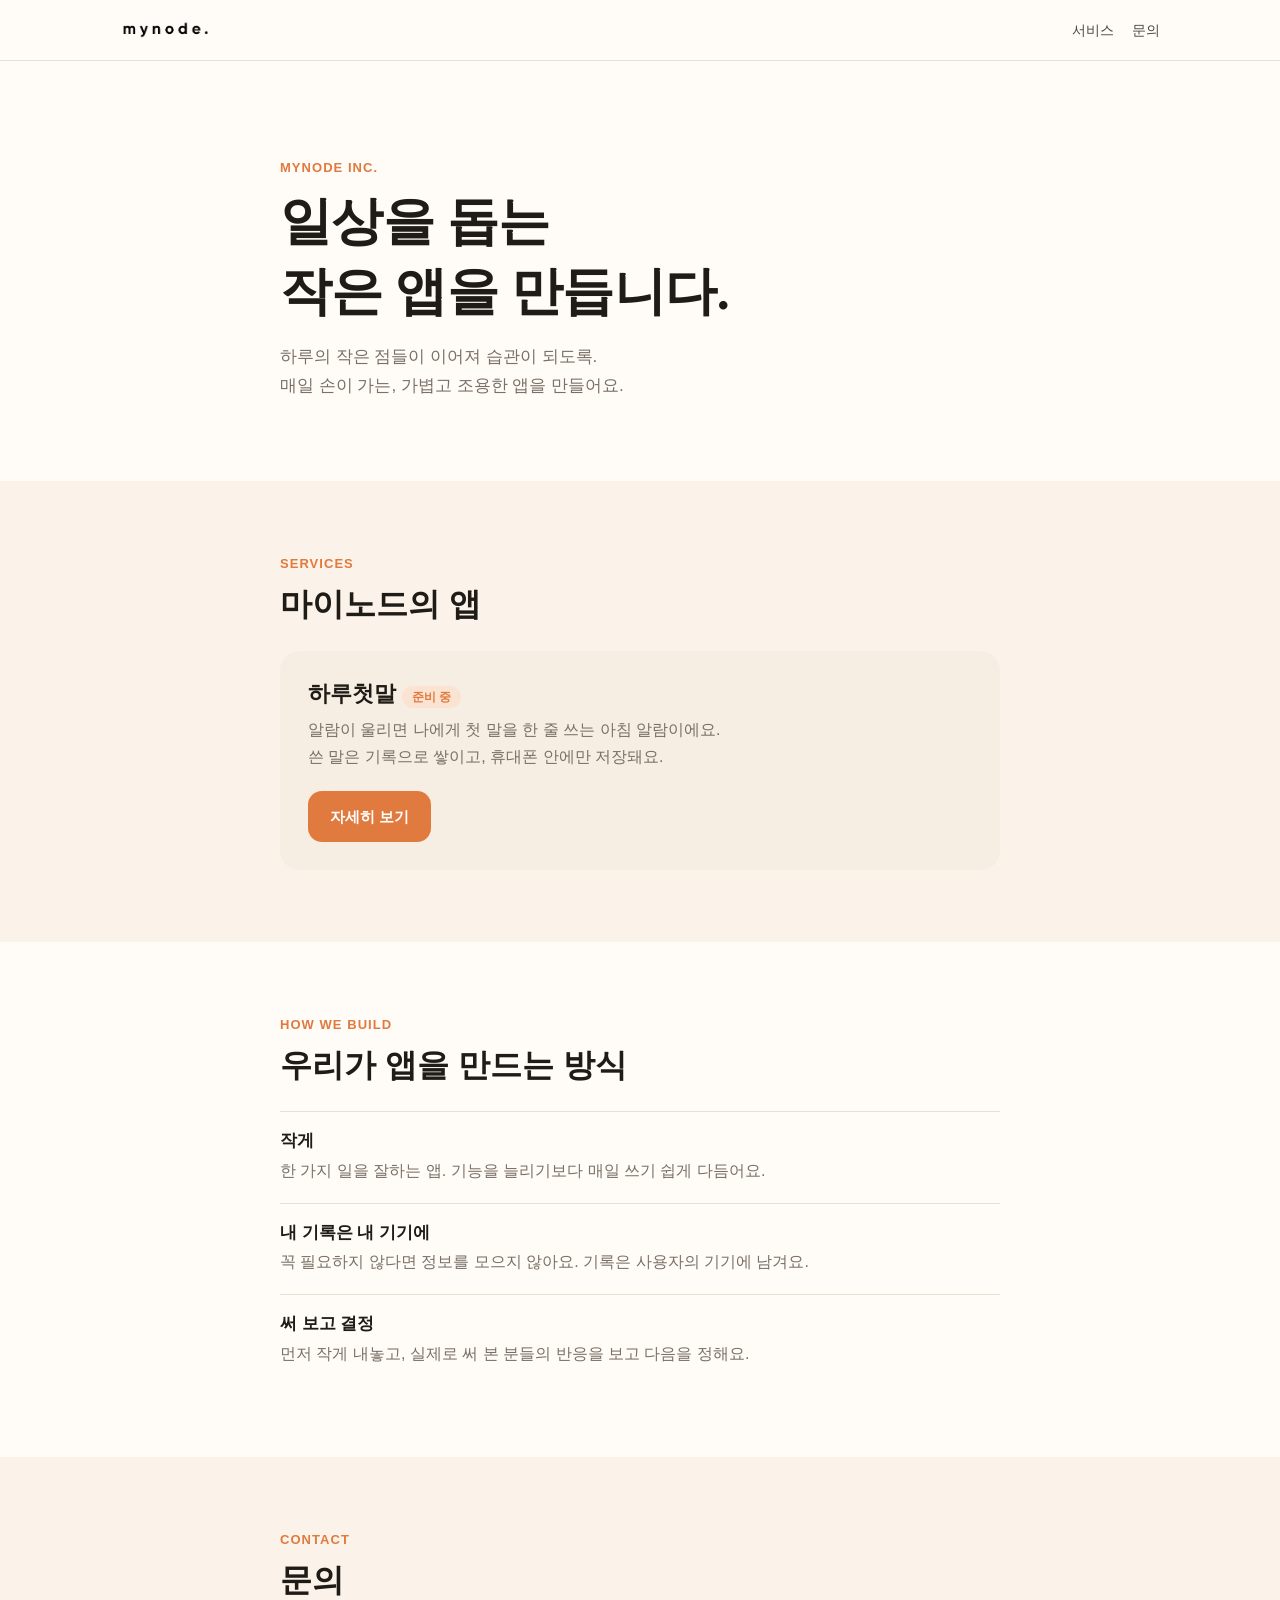
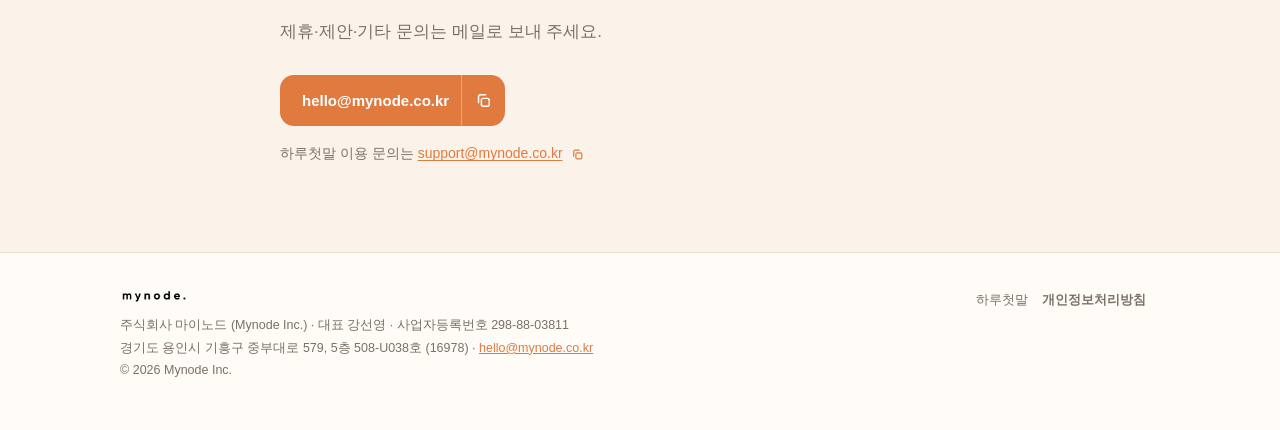
==== index.html @ be457da4 "하루첫말 소개를 알람 문구로 변경 Co-Authored-By: Claude Opus 5.5 <noreply@anthropic.com>" ====
<!doctype html>
<html lang="ko">
<head>
<meta charset="utf-8">
<meta name="viewport" content="width=device-width,initial-scale=1">
<title>마이노드 Mynode</title>
<meta name="description" content="주식회사 마이노드는 일상을 돕는 작은 앱을 만듭니다.">
<meta property="og:title" content="mynode. — 일상을 돕는 작은 앱">
<link rel="icon" href="/assets/mynode-icon.svg" type="image/svg+xml">
<link rel="stylesheet" href="/style.css?v=8">
</head>
<body>

<header class="top"><div class="wrap">
  <a href="/"><img class="logo-mynode" src="/assets/mynode-logo.png" alt="mynode." width="410" height="90"></a>
  <nav><a href="#services">서비스</a><a href="#contact">문의</a></nav>
</div></header>

<main>
<section class="hero-plain">
  <div class="wrap narrow">
    <p class="eyebrow">MYNODE INC.</p>
    <h1 class="display">일상을 돕는<br>작은 앱을 만듭니다.</h1>
    <p class="lead">하루의 작은 점들이 이어져 습관이 되도록.<br>매일 손이 가는, 가볍고 조용한 앱을 만들어요.</p>
  </div>
</section>

<section id="services" class="alt">
  <div class="wrap narrow">
    <p class="eyebrow">SERVICES</p>
    <h2 class="title">마이노드의 앱</h2>
    <div class="service-text">
      <h3>하루첫말 <span class="badge">준비 중</span></h3>
      <p>알람이 울리면 나에게 첫 말을 한 줄 쓰는 아침 알람이에요.<br>쓴 말은 기록으로 쌓이고, 휴대폰 안에만 저장돼요.</p>
      <a class="btn" href="/daily/">자세히 보기</a>
    </div>
  </div>
</section>

<section>
  <div class="wrap narrow">
    <p class="eyebrow">HOW WE BUILD</p>
    <h2 class="title">우리가 앱을 만드는 방식</h2>
    <div class="text-features">
      <div><h3>작게</h3><p>한 가지 일을 잘하는 앱. 기능을 늘리기보다 매일 쓰기 쉽게 다듬어요.</p></div>
      <div><h3>내 기록은 내 기기에</h3><p>꼭 필요하지 않다면 정보를 모으지 않아요. 기록은 사용자의 기기에 남겨요.</p></div>
      <div><h3>써 보고 결정</h3><p>먼저 작게 내놓고, 실제로 써 본 분들의 반응을 보고 다음을 정해요.</p></div>
    </div>
  </div>
</section>

<section id="contact" class="alt">
  <div class="wrap narrow">
    <p class="eyebrow">CONTACT</p>
    <h2 class="title">문의</h2>
    <p class="lead">제휴·제안·기타 문의는 메일로 보내 주세요.</p>
    <div class="btns"><span class="mail btn"><a href="mailto:hello@mynode.co.kr">hello@mynode.co.kr</a><button type="button" class="copy" data-copy="hello@mynode.co.kr" aria-label="hello@mynode.co.kr 주소 복사" title="주소 복사"><svg viewBox="0 0 24 24" aria-hidden="true"><rect x="9" y="9" width="11" height="11" rx="2.5"/><path d="M5 15V6.5A2.5 2.5 0 0 1 7.5 4H15"/></svg></button></span></div>
    <p class="sub" style="margin-top:16px">하루첫말 이용 문의는 <span class="mail chip"><a href="mailto:support@mynode.co.kr">support@mynode.co.kr</a><button type="button" class="copy" data-copy="support@mynode.co.kr" aria-label="support@mynode.co.kr 주소 복사" title="주소 복사"><svg viewBox="0 0 24 24" aria-hidden="true"><rect x="9" y="9" width="11" height="11" rx="2.5"/><path d="M5 15V6.5A2.5 2.5 0 0 1 7.5 4H15"/></svg></button></span></p>
  </div>
</section>
</main>

<footer><div class="wrap">
  <div>
    <img class="logo-mynode" src="/assets/mynode-logo.png" alt="mynode." width="410" height="90">
    주식회사 마이노드 (Mynode Inc.) · 대표 강선영 · 사업자등록번호 298-88-03811<br>
    경기도 용인시 기흥구 중부대로 579, 5층 508-U038호 (16978) · <a href="mailto:hello@mynode.co.kr">hello@mynode.co.kr</a><br>
    © 2026 Mynode Inc.
  </div>
  <nav><a href="/daily/">하루첫말</a><a href="/daily/privacy/"><b>개인정보처리방침</b></a></nav>
</div></footer>
<script src="/copy.js?v=2" defer></script>
</body>
</html>
---- style.css ----
/* mynode.co.kr 공통 스타일. 외부 글꼴·스크립트 없음 (개인정보처리방침 7절). */
:root{
  --bg:#FFFBF6;--bg2:#FBF3EA;--text:#1F1B16;--sub:#7A7067;--tint:#E07A3F;--tint-soft:#FBE3D2;
  --card:#F6EDE3;--line:#EADFD3;--phone:#1F1B16;
  --serif:"AppleMyungjo","Nanum Myeongjo","Noto Serif KR",serif;
  --sans:-apple-system,BlinkMacSystemFont,"Apple SD Gothic Neo","Pretendard","Noto Sans KR",sans-serif;
}
@media (prefers-color-scheme:dark){:root{
  --bg:#17140F;--bg2:#1E1A14;--text:#F5EFE8;--sub:#A79C91;--tint:#F2A66B;--tint-soft:#3A2A1E;
  --card:#26211A;--line:#3A3229;--phone:#0E0C09;
}}
*{box-sizing:border-box}
html{scroll-behavior:smooth}
body{margin:0;background:var(--bg);color:var(--text);font-family:var(--sans);line-height:1.7;word-break:keep-all;-webkit-font-smoothing:antialiased}
img{max-width:100%;height:auto;display:block}
a{color:var(--tint)}
.wrap{max-width:1080px;margin:0 auto;padding:0 20px}

/* 상단 메뉴 */
.top{position:sticky;top:0;z-index:10;background:var(--bg);border-bottom:1px solid var(--line)}
.top .wrap{display:flex;align-items:center;justify-content:space-between;height:60px}
.top nav a{margin-left:18px;font-size:14px;color:var(--text);text-decoration:none;opacity:.8}
.top nav a:hover{opacity:1;color:var(--tint)}
.logo-mynode{height:20px;width:auto;mix-blend-mode:multiply}
@media (prefers-color-scheme:dark){.logo-mynode{filter:invert(1);mix-blend-mode:screen}}
.logo-daily{display:flex;align-items:center;gap:8px;color:var(--text);text-decoration:none;font-weight:800;font-size:18px}
.logo-daily svg{width:30px;height:30px}

/* 공통 섹션 */
section{padding:72px 0}
.alt{background:var(--bg2)}
.eyebrow{color:var(--tint);font-weight:700;font-size:13px;letter-spacing:.08em;margin:0 0 8px}
h1,h2,h3{line-height:1.35;margin:0}
.display{font-family:var(--serif);font-size:clamp(32px,6vw,52px);font-weight:700;letter-spacing:-.01em}
.title{font-size:clamp(24px,4vw,32px);font-weight:800;margin-bottom:12px}
.lead{font-size:17px;color:var(--sub);margin:16px 0 0}
.center{text-align:center}
.btn{display:inline-flex;align-items:center;gap:8px;background:var(--tint);color:#fff;text-decoration:none;padding:13px 22px;border-radius:14px;font-weight:700;font-size:15px}
.btn.ghost{background:transparent;color:var(--text);border:1px solid var(--line)}
.btns{display:flex;flex-wrap:wrap;gap:10px;margin-top:28px}
.badge{display:inline-block;background:var(--tint-soft);color:var(--tint);font-size:12px;font-weight:700;padding:3px 10px;border-radius:99px}

/* 히어로 */
.hero{position:relative;overflow:hidden;padding:72px 0 0;isolation:isolate}
.hero .wrap{display:grid;grid-template-columns:1.1fr .9fr;gap:40px;align-items:end}
.hero-text{padding-bottom:96px}
.hero-art{position:absolute;inset:0;z-index:-1}
.hero-art svg{width:100%;height:100%}
@media (max-width:760px){
  .hero{padding-top:48px}
  .hero .wrap{grid-template-columns:1fr;gap:8px}
  .hero-text{padding-bottom:32px}
}

/* 휴대폰 모형 */
.phone{width:260px;margin:0 auto;background:var(--phone);border-radius:40px;padding:10px;box-shadow:0 24px 60px rgba(60,35,10,.18)}
.phone.small{width:220px;border-radius:34px;padding:8px}
.screen{background:#FFFBF6;color:#1F1B16;border-radius:31px;overflow:hidden;height:500px;display:flex;flex-direction:column;font-size:12px;position:relative}
.phone.small .screen{height:420px;border-radius:27px}
.hero .phone{margin-bottom:-64px}
.status{display:flex;justify-content:space-between;padding:12px 20px 4px;font-size:11px;font-weight:700}
.app-head{text-align:center;font-weight:800;font-size:14px;padding:6px 0 10px;border-bottom:1px solid #EADFD3}
.app-body{flex:1;padding:16px;display:flex;flex-direction:column;gap:12px}
.streak{text-align:center;padding:8px 0}
.streak b{display:block;font-size:40px;color:#E07A3F;line-height:1.1}
.streak span{color:#7A7067}
.mcard{background:#F6EDE3;border-radius:14px;padding:14px}
.mcard small{color:#7A7067;display:block;margin-bottom:4px}
.mcard p{margin:0;font-family:var(--serif);font-size:14px;line-height:1.6}
.mbtn{background:#E07A3F;color:#fff;text-align:center;border-radius:12px;padding:10px;font-weight:700}
.mbtn.plain{background:transparent;color:#E07A3F}
.mlink{color:#E07A3F;font-size:11px;margin-top:6px;display:block}
.tabs{display:flex;justify-content:space-around;border-top:1px solid #EADFD3;padding:8px 0 14px;color:#A79C91;font-size:10px}
.tabs .on{color:#E07A3F;font-weight:700}
.mlabel{font-weight:700;font-size:12.5px}
.minput{border:1px solid #EADFD3;background:#fff;border-radius:12px;padding:12px;min-height:90px;font-size:13px}
.mlist{display:flex;flex-direction:column;gap:8px}
.mlist div{background:#F6EDE3;border-radius:12px;padding:10px 12px}
.mlist p{margin:0;font-family:var(--serif);font-size:12.5px}
.mlist small{color:#7A7067}
.lock{background:linear-gradient(180deg,#F9D3B4,#FDE7D2 55%,#FFF6EC);height:100%;display:flex;flex-direction:column;align-items:center;padding-top:56px}
.lock .time{font-size:54px;font-weight:300;line-height:1}
.lock .date{font-size:12px;margin-bottom:28px}
.noti{width:88%;background:rgba(255,255,255,.88);border-radius:16px;padding:10px 12px;box-shadow:0 4px 14px rgba(0,0,0,.06)}
.noti small{display:flex;justify-content:space-between;color:#7A7067;font-size:10px}
.noti b{display:block;font-size:12.5px;margin-top:2px}

/* 3단계 */
.steps{display:grid;grid-template-columns:repeat(3,1fr);gap:28px;margin-top:40px}
.step{text-align:center}
.step h3{font-size:18px;margin:22px 0 6px}
.step p{color:var(--sub);margin:0;font-size:15px}
.num{display:inline-grid;place-items:center;width:26px;height:26px;border-radius:50%;background:var(--tint);color:#fff;font-size:13px;font-weight:800;margin-right:6px;vertical-align:2px}
@media (max-width:860px){.steps{grid-template-columns:1fr;gap:48px}}

/* 카드 갤러리 */
.cards{display:grid;grid-template-columns:repeat(3,1fr);gap:18px;margin-top:36px}
.cards img{border-radius:14px;box-shadow:0 10px 30px rgba(60,35,10,.10)}
@media (max-width:760px){.cards{grid-template-columns:repeat(3,72%);overflow-x:auto;scroll-snap-type:x mandatory;padding-bottom:8px}.cards img{scroll-snap-align:center}}

/* 특징 */
.features{display:grid;grid-template-columns:repeat(3,1fr);gap:18px;margin-top:36px}
.feature{background:var(--card);border-radius:20px;padding:26px}
.feature svg{width:40px;height:40px;margin-bottom:14px}
.feature h3{font-size:17px;margin-bottom:6px}
.feature p{margin:0;color:var(--sub);font-size:15px}
@media (max-width:760px){.features{grid-template-columns:1fr}}

/* 나란히 놓기 */
.split{display:grid;grid-template-columns:1fr 1fr;gap:48px;align-items:center}
@media (max-width:760px){.split{grid-template-columns:1fr;gap:32px}}

/* 서비스 카드 (회사 메인) */
.service{display:grid;grid-template-columns:1fr auto;gap:36px;align-items:center;background:var(--card);border-radius:28px;padding:40px;margin-top:32px;overflow:hidden}
.service h3{font-size:26px;margin:12px 0 8px}
.service p{color:var(--sub);margin:0 0 22px}
.service .phone{margin-bottom:-80px}
.service.next{display:flex;justify-content:center;padding:28px;color:var(--sub);border:1px dashed var(--line);background:transparent;margin-top:16px}
@media (max-width:760px){.service{grid-template-columns:1fr;padding:30px 22px 0}}
.app-icon{width:60px;height:60px;border-radius:15px;box-shadow:0 4px 12px rgba(60,35,10,.12)}

/* 자주 묻는 질문 (펼치기) */
details{border-bottom:1px solid var(--line);padding:16px 0}
summary{cursor:pointer;font-weight:700;font-size:16px;list-style:none;display:flex;justify-content:space-between;gap:12px}
summary::-webkit-details-marker{display:none}
summary::after{content:"+";color:var(--tint);font-size:20px;line-height:1}
details[open] summary::after{content:"–"}
details p{color:var(--sub);margin:10px 0 0}

/* 문서 페이지 */
.doc-hero{background:var(--bg2);border-bottom:1px solid var(--line)}
.doc-hero .wrap{max-width:800px;padding:48px 20px 36px}
.doc-hero h1{font-size:clamp(26px,4vw,34px)}
.doc{max-width:800px;margin:0 auto;padding:36px 20px 80px}
.doc h2{font-size:19px;margin:40px 0 8px;padding-top:12px;border-top:1px solid var(--line)}
.doc h3{font-size:16px;margin:24px 0 4px}
.sub{color:var(--sub);font-size:14px}
.note{background:var(--card);border-radius:16px;padding:20px 22px;margin:20px 0}
.table-wrap{overflow-x:auto}
table{width:100%;border-collapse:collapse;font-size:14px;margin:12px 0}
th,td{border:1px solid var(--line);padding:8px 10px;text-align:left;vertical-align:top}
thead th{background:var(--card)}
caption{text-align:left;font-weight:700;font-size:14px;padding:4px 0}

/* 푸터 */
footer{border-top:1px solid var(--line);padding:36px 0 48px;color:var(--sub);font-size:12.5px;line-height:1.8}
footer .wrap{display:flex;flex-wrap:wrap;justify-content:space-between;gap:20px}
footer nav a{color:var(--sub);margin-right:14px;text-decoration:none}
footer nav a:hover{color:var(--tint)}
footer .logo-mynode{height:15px;margin-bottom:10px}

/* 휴대폰 모형 안 글자는 항상 앱 색 */
.screen p{color:#1F1B16;margin:0}
.screen{text-align:left}
.streak,.lock,.mbtn,.app-head{text-align:center}

/* 글 중심 레이아웃 (2026-10-10: 이미지 제거) */
.narrow{max-width:760px}
.hero-plain{padding:96px 0 80px}
@media (max-width:760px){.hero-plain{padding:64px 0 56px}}
.text-steps{list-style:none;counter-reset:s;padding:0;margin:32px 0 0}
.text-steps li{counter-increment:s;display:grid;grid-template-columns:40px 1fr;column-gap:8px;padding:18px 0;border-top:1px solid var(--line)}
.text-steps li::before{content:counter(s);grid-row:span 2;display:grid;place-items:center;width:30px;height:30px;border-radius:50%;background:var(--tint);color:#fff;font-weight:800;font-size:14px}
.text-steps b{font-size:17px}
.text-steps span{color:var(--sub)}
.quote{font-family:var(--serif);font-size:clamp(20px,3vw,24px);margin:20px 0 0;padding:4px 0 4px 20px;border-left:3px solid var(--tint);line-height:1.6}
.text-features{display:grid;gap:0;margin-top:24px}
.text-features div{padding:18px 0;border-top:1px solid var(--line)}
.text-features h3{font-size:17px;margin-bottom:4px}
.text-features p{margin:0;color:var(--sub)}
.service-text{background:var(--card);border-radius:20px;padding:28px;margin-top:24px}
.service-text h3{font-size:22px;margin-bottom:8px}
.service-text p{color:var(--sub);margin:0 0 20px}

/* 메일 주소 + 복사 아이콘을 한 덩어리로 */
.mail{display:inline-flex;align-items:center;white-space:nowrap;position:relative}
.mail a{color:inherit;text-decoration:none}
.mail.btn{padding:0;gap:0;overflow:visible}
.mail.btn a{padding:13px 12px 13px 22px}
.mail.chip{color:var(--tint);vertical-align:0}
.mail.chip a{text-decoration:underline;text-underline-offset:2px}
.copy{display:inline-grid;place-items:center;padding:0;border:0;background:transparent;color:inherit;cursor:pointer;position:relative;transition:background .15s}
.copy svg{fill:none;stroke:currentColor;stroke-linecap:round;stroke-linejoin:round}
.mail.btn .copy{align-self:stretch;width:44px;border-left:1px solid rgba(255,255,255,.35);border-radius:0 14px 14px 0}
.mail.btn .copy svg{width:17px;height:17px;stroke-width:2.1}
.mail.btn .copy:hover{background:rgba(255,255,255,.14)}
.mail.chip .copy{width:22px;height:22px;margin-left:4px;border-radius:6px}
.mail.chip .copy svg{width:13px;height:13px;stroke-width:2.2}
.mail.chip .copy:hover{background:var(--tint-soft)}
.copy.done::after{content:"복사됨";position:absolute;bottom:calc(100% + 8px);left:50%;transform:translateX(-50%);background:var(--text);color:var(--bg);font-size:11px;font-weight:700;padding:3px 8px;border-radius:6px;white-space:nowrap}
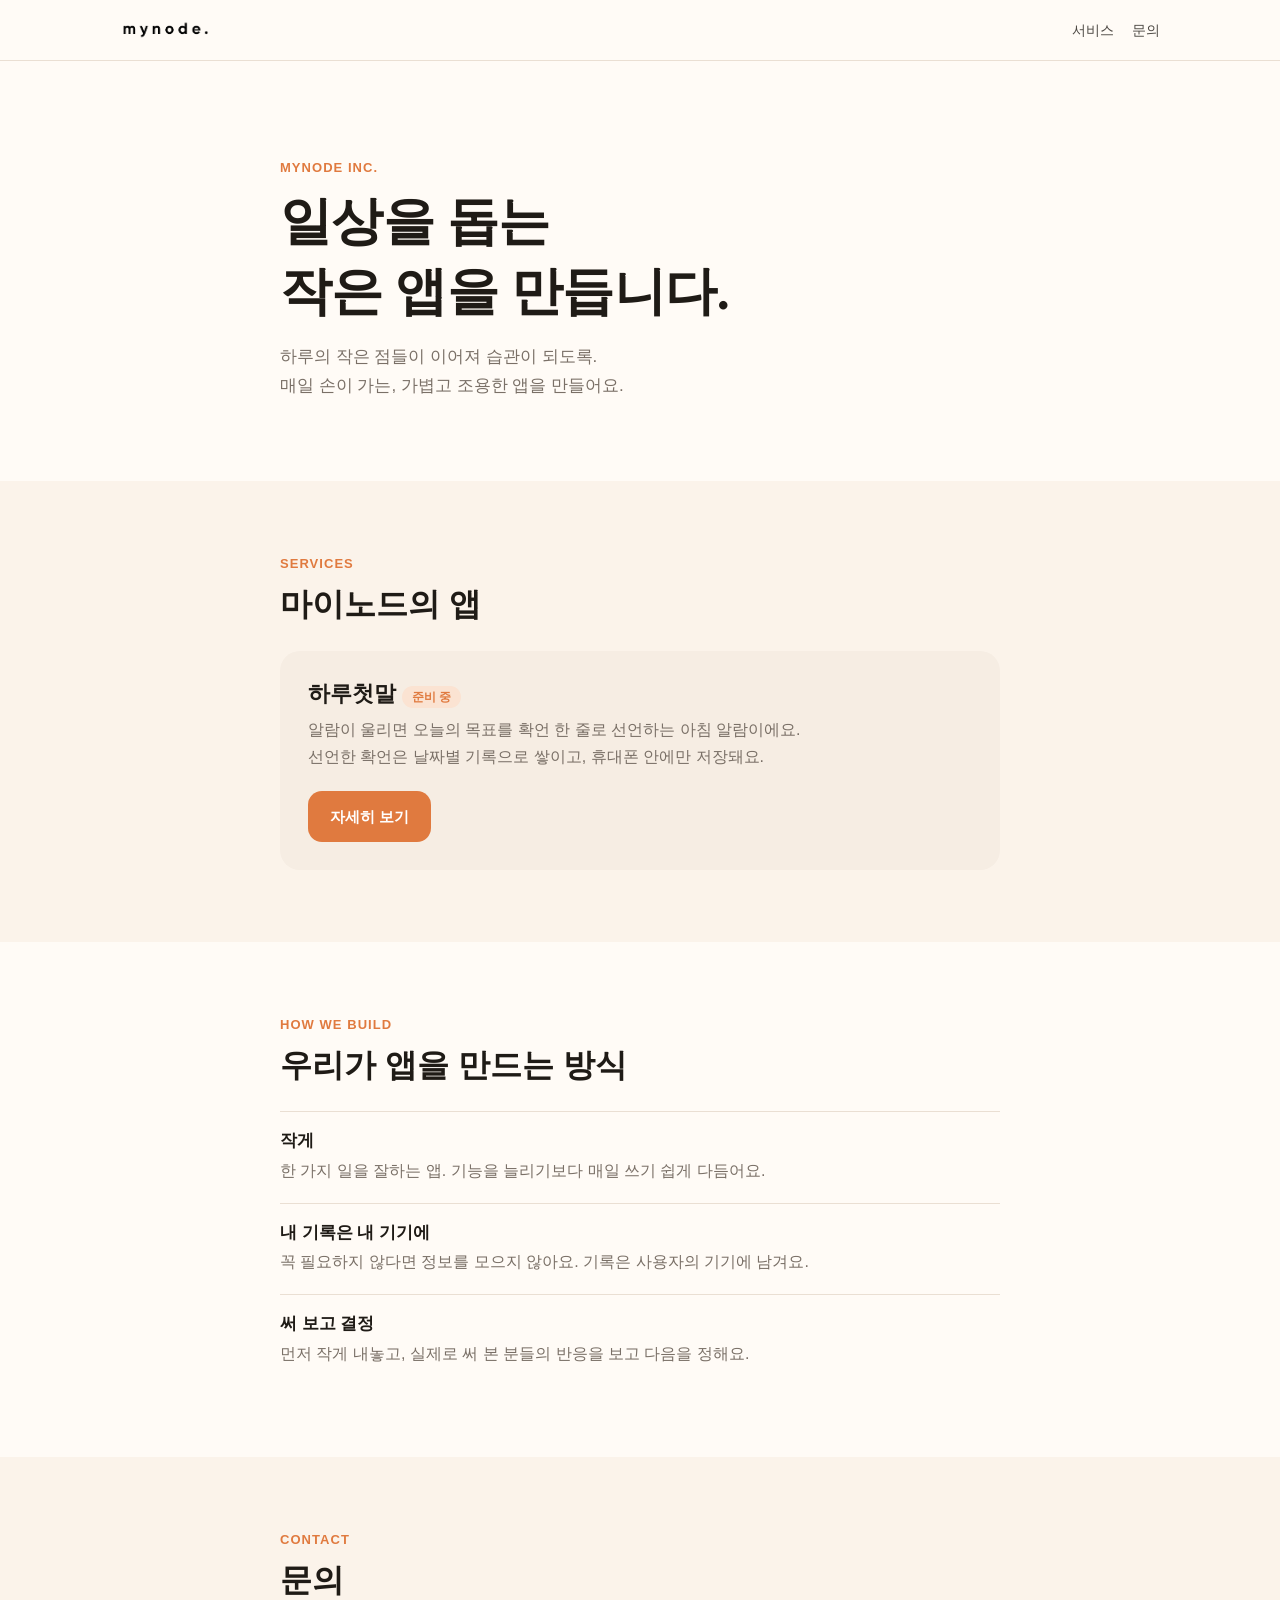
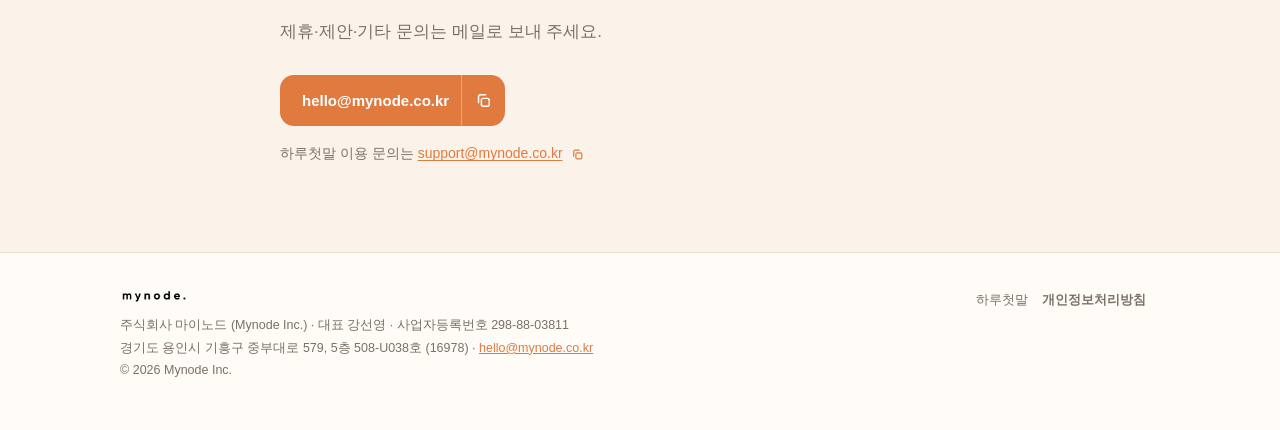
==== commit c00e6a9f: "웹사이트 문구를 목표형·확언 표현으로 정리 Co-Authored-By: Claude Opus 5.5 <noreply@anthropic.com>" ====
--- a/index.html
+++ b/index.html
@@ -31,7 +31,7 @@
     <h2 class="title">마이노드의 앱</h2>
     <div class="service-text">
       <h3>하루첫말 <span class="badge">준비 중</span></h3>
-      <p>알람이 울리면 나에게 첫 말을 한 줄 쓰는 아침 알람이에요.<br>쓴 말은 기록으로 쌓이고, 휴대폰 안에만 저장돼요.</p>
+      <p>알람이 울리면 오늘의 목표를 확언 한 줄로 선언하는 아침 알람이에요.<br>선언한 확언은 날짜별 기록으로 쌓이고, 휴대폰 안에만 저장돼요.</p>
       <a class="btn" href="/daily/">자세히 보기</a>
     </div>
   </div>
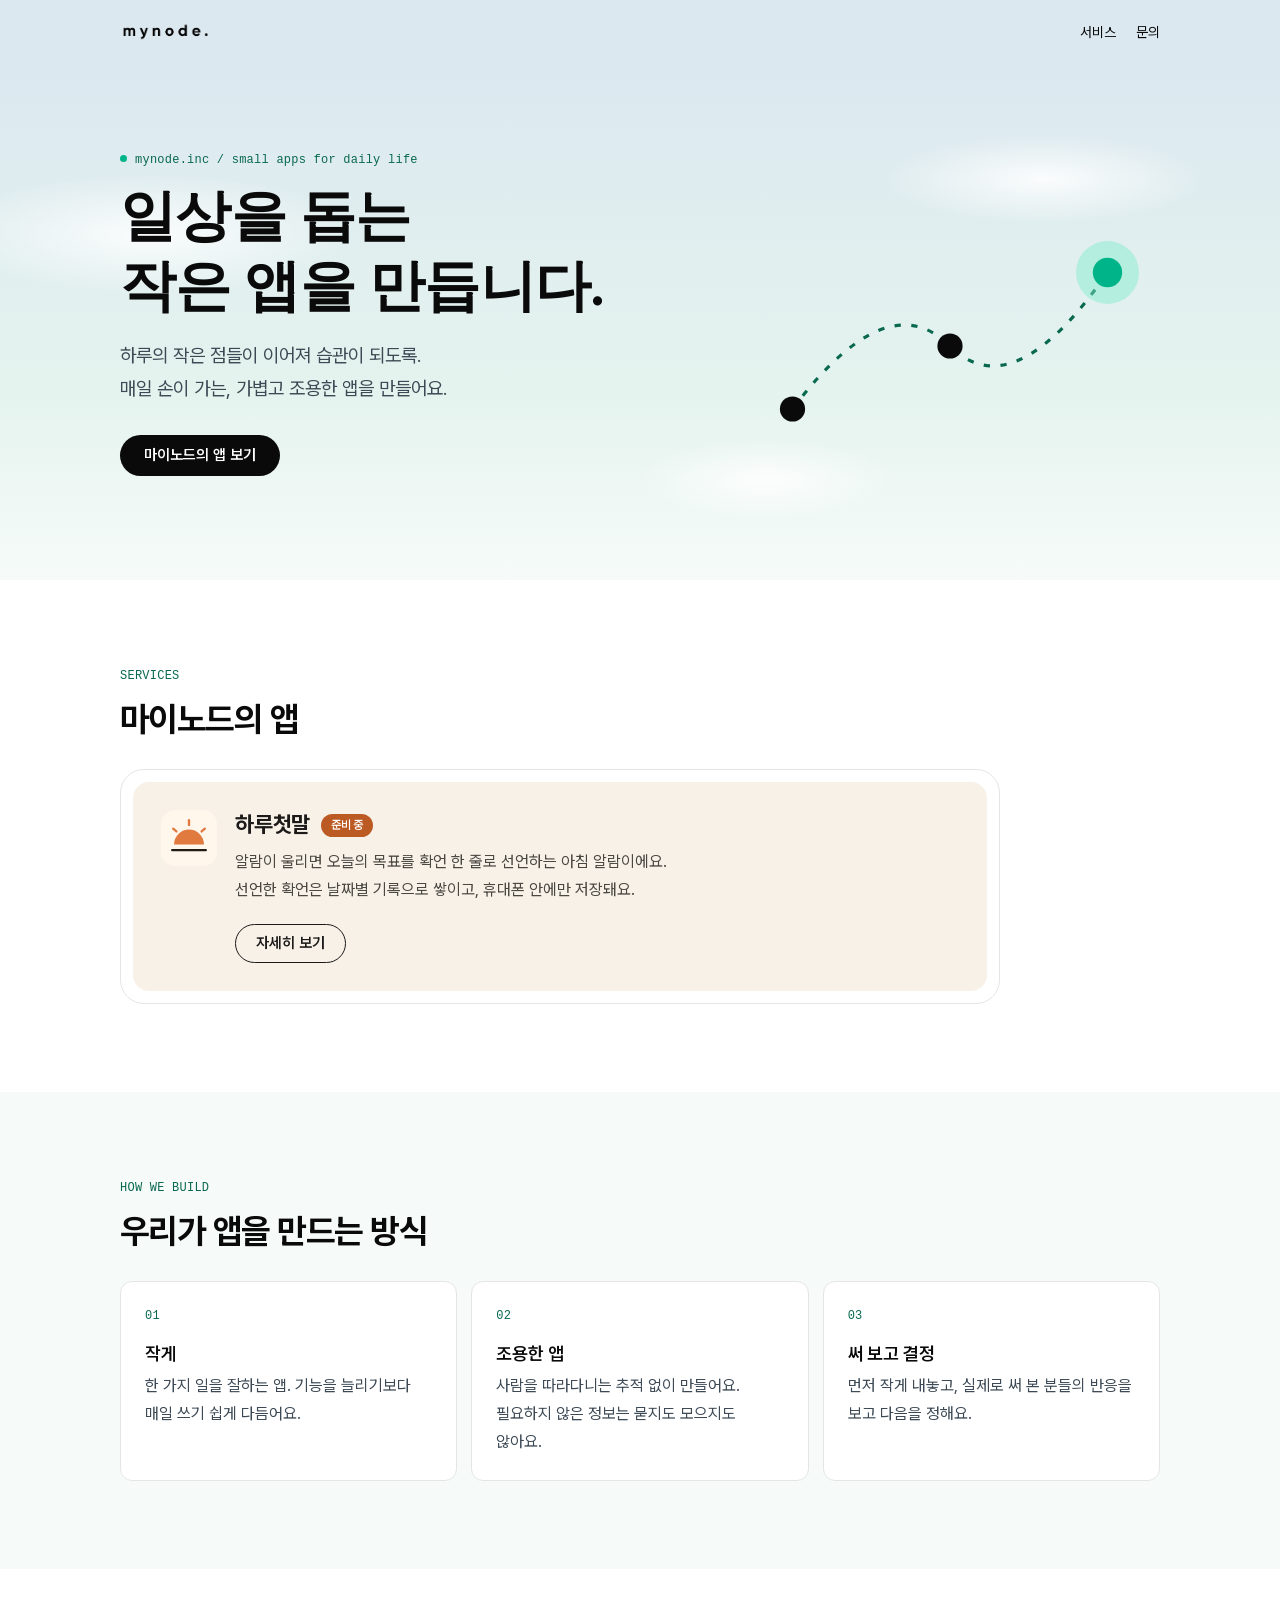
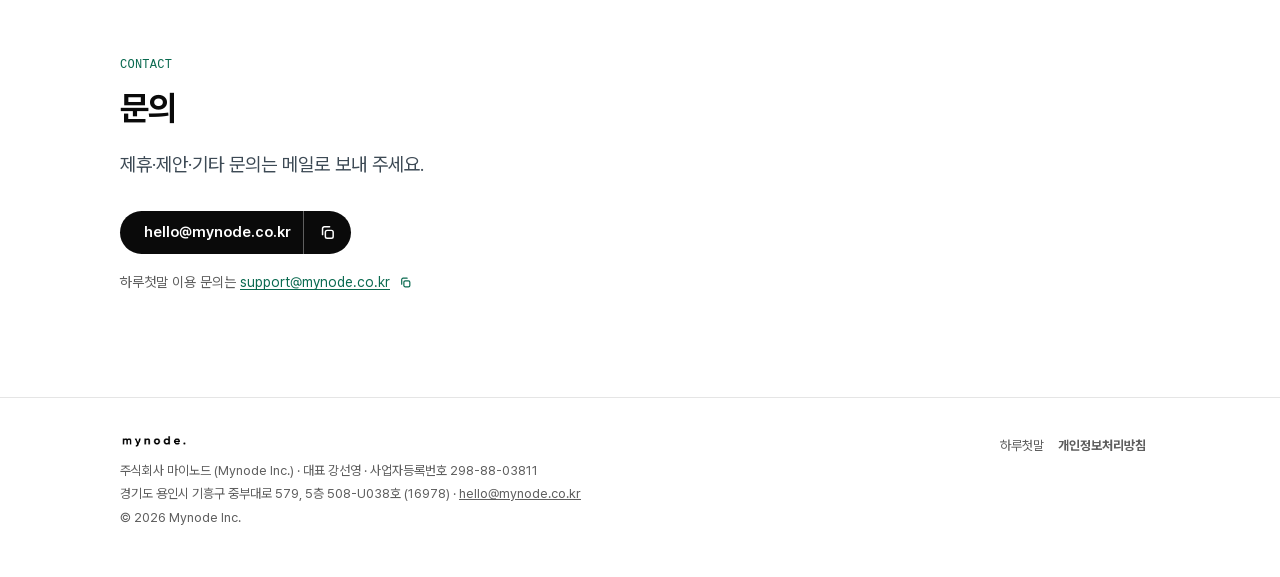
==== commit 4b045fc2: "feat: 마이노드 홈페이지 개편 (새벽 하늘, 테크 + 힐링) - 홈 전용 mynode.css 추가. style.css는 그대로 두어 하루첫말 처리방침·지원 페이지 영향 없음 -" ====
--- a/index.html
+++ b/index.html
@@ -2,12 +2,25 @@
 <html lang="ko">
 <head>
 <meta charset="utf-8">
+<meta http-equiv="Content-Security-Policy" content="default-src 'self'; script-src 'self'; style-src 'self'; img-src 'self' data:; font-src 'self'; connect-src 'none'; object-src 'none'; base-uri 'self'; form-action 'none'">
 <meta name="viewport" content="width=device-width,initial-scale=1">
 <title>마이노드 Mynode</title>
 <meta name="description" content="주식회사 마이노드는 일상을 돕는 작은 앱을 만듭니다.">
+<meta name="theme-color" content="#DCE8F0" media="(prefers-color-scheme: light)">
+<meta name="theme-color" content="#1A3D4A" media="(prefers-color-scheme: dark)">
+<meta property="og:type" content="website">
+<meta property="og:url" content="https://mynode.co.kr/">
+<meta property="og:site_name" content="mynode.">
 <meta property="og:title" content="mynode. — 일상을 돕는 작은 앱">
+<meta property="og:description" content="주식회사 마이노드는 일상을 돕는 작은 앱을 만듭니다.">
+<meta property="og:image" content="https://mynode.co.kr/assets/og-mynode.png">
+<meta property="og:image:width" content="1200">
+<meta property="og:image:height" content="630">
+<meta property="og:image:alt" content="mynode. — 일상을 돕는 작은 앱을 만듭니다.">
+<meta name="twitter:card" content="summary_large_image">
 <link rel="icon" href="/assets/mynode-icon.svg" type="image/svg+xml">
-<link rel="stylesheet" href="/style.css?v=8">
+<link rel="stylesheet" href="/assets/fonts/pretendard/pretendard.css">
+<link rel="stylesheet" href="/mynode.css?v=1">
 </head>
 <body>
 
@@ -17,45 +30,57 @@
 </div></header>
 
 <main>
-<section class="hero-plain">
-  <div class="wrap narrow">
-    <p class="eyebrow">MYNODE INC.</p>
-    <h1 class="display">일상을 돕는<br>작은 앱을 만듭니다.</h1>
-    <p class="lead">하루의 작은 점들이 이어져 습관이 되도록.<br>매일 손이 가는, 가볍고 조용한 앱을 만들어요.</p>
-  </div>
-</section>
-
-<section id="services" class="alt">
-  <div class="wrap narrow">
-    <p class="eyebrow">SERVICES</p>
-    <h2 class="title">마이노드의 앱</h2>
-    <div class="service-text">
-      <h3>하루첫말 <span class="badge">준비 중</span></h3>
-      <p>알람이 울리면 오늘의 목표를 확언 한 줄로 선언하는 아침 알람이에요.<br>선언한 확언은 날짜별 기록으로 쌓이고, 휴대폰 안에만 저장돼요.</p>
-      <a class="btn" href="/daily/">자세히 보기</a>
+<section class="hero">
+  <div class="sky" aria-hidden="true"><span class="cloud c1"></span><span class="cloud c2"></span><span class="cloud c3"></span></div>
+  <div class="wrap hero-grid">
+    <div class="hero-text">
+      <p class="eyebrow"><span class="dot" aria-hidden="true"></span>mynode.inc / small apps for daily life</p>
+      <h1 class="display">일상을 돕는<br>작은 앱을 만듭니다.</h1>
+      <p class="lead">하루의 작은 점들이 이어져 습관이 되도록.<br>매일 손이 가는, 가볍고 조용한 앱을 만들어요.</p>
+      <div class="btns"><a class="btn" href="#services">마이노드의 앱 보기</a></div>
+    </div>
+    <div class="hero-art" aria-hidden="true">
+      <svg viewBox="0 0 200 150" focusable="false"><path class="edge" d="M25 120 Q70 60 100 90 T175 55"/><circle class="node" cx="25" cy="120" r="6"/><circle class="node" cx="100" cy="90" r="6"/><circle class="glow" cx="175" cy="55" r="15"/><circle class="end" cx="175" cy="55" r="7"/></svg>
     </div>
   </div>
 </section>
 
-<section>
-  <div class="wrap narrow">
-    <p class="eyebrow">HOW WE BUILD</p>
-    <h2 class="title">우리가 앱을 만드는 방식</h2>
-    <div class="text-features">
-      <div><h3>작게</h3><p>한 가지 일을 잘하는 앱. 기능을 늘리기보다 매일 쓰기 쉽게 다듬어요.</p></div>
-      <div><h3>내 기록은 내 기기에</h3><p>꼭 필요하지 않다면 정보를 모으지 않아요. 기록은 사용자의 기기에 남겨요.</p></div>
-      <div><h3>써 보고 결정</h3><p>먼저 작게 내놓고, 실제로 써 본 분들의 반응을 보고 다음을 정해요.</p></div>
+<section id="services">
+  <div class="wrap">
+    <p class="eyebrow">SERVICES</p>
+    <h2 class="title">마이노드의 앱</h2>
+    <div class="service">
+      <div class="haru">
+        <img src="/assets/daily-icon.svg" alt="" width="56" height="56">
+        <div>
+          <h3>하루첫말 <span class="badge">준비 중</span></h3>
+          <p>알람이 울리면 오늘의 목표를 확언 한 줄로 선언하는 아침 알람이에요.<br>선언한 확언은 날짜별 기록으로 쌓이고, 휴대폰 안에만 저장돼요.</p>
+          <a class="btn-outline" href="/daily/">자세히 보기</a>
+        </div>
+      </div>
     </div>
   </div>
 </section>
 
-<section id="contact" class="alt">
-  <div class="wrap narrow">
+<section class="soft">
+  <div class="wrap">
+    <p class="eyebrow">HOW WE BUILD</p>
+    <h2 class="title">우리가 앱을 만드는 방식</h2>
+    <div class="principles">
+      <div><span class="num">01</span><h3>작게</h3><p>한 가지 일을 잘하는 앱. 기능을 늘리기보다 매일 쓰기 쉽게 다듬어요.</p></div>
+      <div><span class="num">02</span><h3>조용한 앱</h3><p>사람을 따라다니는 추적 없이 만들어요. 필요하지 않은 정보는 묻지도 모으지도 않아요.</p></div>
+      <div><span class="num">03</span><h3>써 보고 결정</h3><p>먼저 작게 내놓고, 실제로 써 본 분들의 반응을 보고 다음을 정해요.</p></div>
+    </div>
+  </div>
+</section>
+
+<section id="contact">
+  <div class="wrap">
     <p class="eyebrow">CONTACT</p>
     <h2 class="title">문의</h2>
     <p class="lead">제휴·제안·기타 문의는 메일로 보내 주세요.</p>
     <div class="btns"><span class="mail btn"><a href="mailto:hello@mynode.co.kr">hello@mynode.co.kr</a><button type="button" class="copy" data-copy="hello@mynode.co.kr" aria-label="hello@mynode.co.kr 주소 복사" title="주소 복사"><svg viewBox="0 0 24 24" aria-hidden="true"><rect x="9" y="9" width="11" height="11" rx="2.5"/><path d="M5 15V6.5A2.5 2.5 0 0 1 7.5 4H15"/></svg></button></span></div>
-    <p class="sub" style="margin-top:16px">하루첫말 이용 문의는 <span class="mail chip"><a href="mailto:support@mynode.co.kr">support@mynode.co.kr</a><button type="button" class="copy" data-copy="support@mynode.co.kr" aria-label="support@mynode.co.kr 주소 복사" title="주소 복사"><svg viewBox="0 0 24 24" aria-hidden="true"><rect x="9" y="9" width="11" height="11" rx="2.5"/><path d="M5 15V6.5A2.5 2.5 0 0 1 7.5 4H15"/></svg></button></span></p>
+    <p class="sub mt16">하루첫말 이용 문의는 <span class="mail chip"><a href="mailto:support@mynode.co.kr">support@mynode.co.kr</a><button type="button" class="copy" data-copy="support@mynode.co.kr" aria-label="support@mynode.co.kr 주소 복사" title="주소 복사"><svg viewBox="0 0 24 24" aria-hidden="true"><rect x="9" y="9" width="11" height="11" rx="2.5"/><path d="M5 15V6.5A2.5 2.5 0 0 1 7.5 4H15"/></svg></button></span></p>
   </div>
 </section>
 </main>
--- a/assets/fonts/pretendard/pretendard.css
+++ b/assets/fonts/pretendard/pretendard.css
@@ -0,0 +1,927 @@
+/*
+Copyright (c) 2021 Kil Hyung-jin, with Reserved Font Name Pretendard.
+https://github.com/orioncactus/pretendard
+
+This Font Software is licensed under the SIL Open Font License, Version 1.1.
+This license is copied below, and is also available with a FAQ at:
+http://scripts.sil.org/OFL
+*/
+/* [0] */
+@font-face {
+	font-family: 'Pretendard Variable';
+	font-style: normal;
+	font-display: swap;
+	font-weight: 45 920;
+	src: url(./woff2-dynamic-subset/PretendardVariable.subset.0.woff2) format('woff2-variations');
+	unicode-range: U+f9ca-fa0b, U+ff03-ff05, U+ff07, U+ff0a-ff0b, U+ff0d-ff19, U+ff1b, U+ff1d, U+ff20-ff5b, U+ff5d, U+ffe0-ffe3, U+ffe5-ffe6;
+}
+
+/* [1] */
+@font-face {
+	font-family: 'Pretendard Variable';
+	font-style: normal;
+	font-display: swap;
+	font-weight: 45 920;
+	src: url(./woff2-dynamic-subset/PretendardVariable.subset.1.woff2) format('woff2-variations');
+	unicode-range: U+d723-d728, U+d72a-d733, U+d735-d748, U+d74a-d74f, U+d752-d753, U+d755-d757, U+d75a-d75f, U+d762-d764, U+d766-d768, U+d76a-d76b, U+d76d-d76f, U+d771-d787, U+d789-d78b, U+d78d-d78f, U+d791-d797, U+d79a, U+d79c, U+d79e-d7a3, U+f900-f909, U+f90b-f92e;
+}
+
+/* [2] */
+@font-face {
+	font-family: 'Pretendard Variable';
+	font-style: normal;
+	font-display: swap;
+	font-weight: 45 920;
+	src: url(./woff2-dynamic-subset/PretendardVariable.subset.2.woff2) format('woff2-variations');
+	unicode-range: U+d679-d68b, U+d68e-d69e, U+d6a0, U+d6a2-d6a7, U+d6a9-d6c3, U+d6c6-d6c7, U+d6c9-d6cb, U+d6cd-d6d3, U+d6d5-d6d6, U+d6d8-d6e3, U+d6e5-d6e7, U+d6e9-d6fb, U+d6fd-d717, U+d719-d71f, U+d721-d722;
+}
+
+/* [3] */
+@font-face {
+	font-family: 'Pretendard Variable';
+	font-style: normal;
+	font-display: swap;
+	font-weight: 45 920;
+	src: url(./woff2-dynamic-subset/PretendardVariable.subset.3.woff2) format('woff2-variations');
+	unicode-range: U+d5bc-d5c7, U+d5ca-d5cb, U+d5cd-d5cf, U+d5d1-d5d7, U+d5d9-d5da, U+d5dc, U+d5de-d5e3, U+d5e6-d5e7, U+d5e9-d5eb, U+d5ed-d5f6, U+d5f8, U+d5fa-d5ff, U+d602-d603, U+d605-d607, U+d609-d60f, U+d612-d613, U+d616-d61b, U+d61d-d637, U+d63a-d63b, U+d63d-d63f, U+d641-d647, U+d64a-d64c, U+d64e-d653, U+d656-d657, U+d659-d65b, U+d65d-d666, U+d668, U+d66a-d678;
+}
+
+/* [4] */
+@font-face {
+	font-family: 'Pretendard Variable';
+	font-style: normal;
+	font-display: swap;
+	font-weight: 45 920;
+	src: url(./woff2-dynamic-subset/PretendardVariable.subset.4.woff2) format('woff2-variations');
+	unicode-range: U+d507, U+d509-d50b, U+d50d-d513, U+d515-d53b, U+d53e-d53f, U+d541-d543, U+d545-d54c, U+d54e, U+d550, U+d552-d557, U+d55a-d55b, U+d55d-d55f, U+d561-d564, U+d566-d567, U+d56a, U+d56c, U+d56e-d573, U+d576-d577, U+d579-d583, U+d585-d586, U+d58a-d5a4, U+d5a6-d5bb;
+}
+
+/* [5] */
+@font-face {
+	font-family: 'Pretendard Variable';
+	font-style: normal;
+	font-display: swap;
+	font-weight: 45 920;
+	src: url(./woff2-dynamic-subset/PretendardVariable.subset.5.woff2) format('woff2-variations');
+	unicode-range: U+d464-d477, U+d47a-d47b, U+d47d-d47f, U+d481-d487, U+d489-d48a, U+d48c, U+d48e-d4e7, U+d4e9-d503, U+d505-d506;
+}
+
+/* [6] */
+@font-face {
+	font-family: 'Pretendard Variable';
+	font-style: normal;
+	font-display: swap;
+	font-weight: 45 920;
+	src: url(./woff2-dynamic-subset/PretendardVariable.subset.6.woff2) format('woff2-variations');
+	unicode-range: U+d3bf-d3c7, U+d3ca-d3cf, U+d3d1-d3eb, U+d3ee-d3ef, U+d3f1-d3f3, U+d3f5-d3fb, U+d3fd-d400, U+d402-d45b, U+d45d-d463;
+}
+
+/* [7] */
+@font-face {
+	font-family: 'Pretendard Variable';
+	font-style: normal;
+	font-display: swap;
+	font-weight: 45 920;
+	src: url(./woff2-dynamic-subset/PretendardVariable.subset.7.woff2) format('woff2-variations');
+	unicode-range: U+d2ff, U+d302-d304, U+d306-d30b, U+d30f, U+d311-d313, U+d315-d31b, U+d31e, U+d322-d324, U+d326-d327, U+d32a-d32b, U+d32d-d32f, U+d331-d337, U+d339-d33c, U+d33e-d37b, U+d37e-d37f, U+d381-d383, U+d385-d38b, U+d38e-d390, U+d392-d397, U+d39a-d39b, U+d39d-d39f, U+d3a1-d3a7, U+d3a9-d3aa, U+d3ac, U+d3ae-d3b3, U+d3b5-d3b7, U+d3b9-d3bb, U+d3bd-d3be;
+}
+
+/* [8] */
+@font-face {
+	font-family: 'Pretendard Variable';
+	font-style: normal;
+	font-display: swap;
+	font-weight: 45 920;
+	src: url(./woff2-dynamic-subset/PretendardVariable.subset.8.woff2) format('woff2-variations');
+	unicode-range: U+d257-d27f, U+d281-d29b, U+d29d-d29f, U+d2a1-d2ab, U+d2ad-d2b7, U+d2ba-d2bb, U+d2bd-d2bf, U+d2c1-d2c7, U+d2c9-d2ef, U+d2f2-d2f3, U+d2f5-d2f7, U+d2f9-d2fe;
+}
+
+/* [9] */
+@font-face {
+	font-family: 'Pretendard Variable';
+	font-style: normal;
+	font-display: swap;
+	font-weight: 45 920;
+	src: url(./woff2-dynamic-subset/PretendardVariable.subset.9.woff2) format('woff2-variations');
+	unicode-range: U+d1b4, U+d1b6-d1f3, U+d1f5-d22b, U+d22e-d22f, U+d231-d233, U+d235-d23b, U+d23d-d240, U+d242-d256;
+}
+
+/* [10] */
+@font-face {
+	font-family: 'Pretendard Variable';
+	font-style: normal;
+	font-display: swap;
+	font-weight: 45 920;
+	src: url(./woff2-dynamic-subset/PretendardVariable.subset.10.woff2) format('woff2-variations');
+	unicode-range: U+d105-d12f, U+d132-d133, U+d135-d137, U+d139-d13f, U+d141-d142, U+d144, U+d146-d14b, U+d14e-d14f, U+d151-d153, U+d155-d15b, U+d15e-d187, U+d189-d19f, U+d1a2-d1a3, U+d1a5-d1a7, U+d1a9-d1af, U+d1b2-d1b3;
+}
+
+/* [11] */
+@font-face {
+	font-family: 'Pretendard Variable';
+	font-style: normal;
+	font-display: swap;
+	font-weight: 45 920;
+	src: url(./woff2-dynamic-subset/PretendardVariable.subset.11.woff2) format('woff2-variations');
+	unicode-range: U+d04b-d04f, U+d051-d057, U+d059-d06b, U+d06d-d06f, U+d071-d073, U+d075-d07b, U+d07e-d0a3, U+d0a6-d0a7, U+d0a9-d0ab, U+d0ad-d0b3, U+d0b6, U+d0b8, U+d0ba-d0bf, U+d0c2-d0c3, U+d0c5-d0c7, U+d0c9-d0cf, U+d0d2, U+d0d6-d0db, U+d0de-d0df, U+d0e1-d0e3, U+d0e5-d0eb, U+d0ee-d0f0, U+d0f2-d104;
+}
+
+/* [12] */
+@font-face {
+	font-family: 'Pretendard Variable';
+	font-style: normal;
+	font-display: swap;
+	font-weight: 45 920;
+	src: url(./woff2-dynamic-subset/PretendardVariable.subset.12.woff2) format('woff2-variations');
+	unicode-range: U+cfa2-cfc3, U+cfc5-cfdf, U+cfe2-cfe3, U+cfe5-cfe7, U+cfe9-cff4, U+cff6-cffb, U+cffd-cfff, U+d001-d003, U+d005-d017, U+d019-d033, U+d036-d037, U+d039-d03b, U+d03d-d04a;
+}
+
+/* [13] */
+@font-face {
+	font-family: 'Pretendard Variable';
+	font-style: normal;
+	font-display: swap;
+	font-weight: 45 920;
+	src: url(./woff2-dynamic-subset/PretendardVariable.subset.13.woff2) format('woff2-variations');
+	unicode-range: U+cef0-cef3, U+cef6, U+cef9-ceff, U+cf01-cf03, U+cf05-cf07, U+cf09-cf0f, U+cf11-cf12, U+cf14-cf1b, U+cf1d-cf1f, U+cf21-cf2f, U+cf31-cf53, U+cf56-cf57, U+cf59-cf5b, U+cf5d-cf63, U+cf66, U+cf68, U+cf6a-cf6f, U+cf71-cf84, U+cf86-cf8b, U+cf8d-cfa1;
+}
+
+/* [14] */
+@font-face {
+	font-family: 'Pretendard Variable';
+	font-style: normal;
+	font-display: swap;
+	font-weight: 45 920;
+	src: url(./woff2-dynamic-subset/PretendardVariable.subset.14.woff2) format('woff2-variations');
+	unicode-range: U+ce3c-ce57, U+ce5a-ce5b, U+ce5d-ce5f, U+ce61-ce67, U+ce6a, U+ce6c, U+ce6e-ce73, U+ce76-ce77, U+ce79-ce7b, U+ce7d-ce83, U+ce85-ce88, U+ce8a-ce8f, U+ce91-ce93, U+ce95-ce97, U+ce99-ce9f, U+cea2, U+cea4-ceab, U+cead-cee3, U+cee6-cee7, U+cee9-ceeb, U+ceed-ceef;
+}
+
+/* [15] */
+@font-face {
+	font-family: 'Pretendard Variable';
+	font-style: normal;
+	font-display: swap;
+	font-weight: 45 920;
+	src: url(./woff2-dynamic-subset/PretendardVariable.subset.15.woff2) format('woff2-variations');
+	unicode-range: U+cd92-cd93, U+cd96-cd97, U+cd99-cd9b, U+cd9d-cda3, U+cda6-cda8, U+cdaa-cdaf, U+cdb1-cdc3, U+cdc5-cdcb, U+cdcd-cde7, U+cde9-ce03, U+ce05-ce1f, U+ce22-ce34, U+ce36-ce3b;
+}
+
+/* [16] */
+@font-face {
+	font-family: 'Pretendard Variable';
+	font-style: normal;
+	font-display: swap;
+	font-weight: 45 920;
+	src: url(./woff2-dynamic-subset/PretendardVariable.subset.16.woff2) format('woff2-variations');
+	unicode-range: U+ccef-cd07, U+cd0a-cd0b, U+cd0d-cd1a, U+cd1c, U+cd1e-cd2b, U+cd2d-cd5b, U+cd5d-cd77, U+cd79-cd91;
+}
+
+/* [17] */
+@font-face {
+	font-family: 'Pretendard Variable';
+	font-style: normal;
+	font-display: swap;
+	font-weight: 45 920;
+	src: url(./woff2-dynamic-subset/PretendardVariable.subset.17.woff2) format('woff2-variations');
+	unicode-range: U+cc3f-cc43, U+cc46-cc47, U+cc49-cc4b, U+cc4d-cc53, U+cc55-cc58, U+cc5a-cc5f, U+cc61-cc97, U+cc9a-cc9b, U+cc9d-cc9f, U+cca1-cca7, U+ccaa, U+ccac, U+ccae-ccb3, U+ccb6-ccb7, U+ccb9-ccbb, U+ccbd-cccf, U+ccd1-cce3, U+cce5-ccee;
+}
+
+/* [18] */
+@font-face {
+	font-family: 'Pretendard Variable';
+	font-style: normal;
+	font-display: swap;
+	font-weight: 45 920;
+	src: url(./woff2-dynamic-subset/PretendardVariable.subset.18.woff2) format('woff2-variations');
+	unicode-range: U+cb91-cbd3, U+cbd5-cbe3, U+cbe5-cc0b, U+cc0e-cc0f, U+cc11-cc13, U+cc15-cc1b, U+cc1d-cc20, U+cc23-cc27, U+cc2a-cc2b, U+cc2d, U+cc2f, U+cc31-cc37, U+cc3a, U+cc3c;
+}
+
+/* [19] */
+@font-face {
+	font-family: 'Pretendard Variable';
+	font-style: normal;
+	font-display: swap;
+	font-weight: 45 920;
+	src: url(./woff2-dynamic-subset/PretendardVariable.subset.19.woff2) format('woff2-variations');
+	unicode-range: U+caf4-cb47, U+cb4a-cb90;
+}
+
+/* [20] */
+@font-face {
+	font-family: 'Pretendard Variable';
+	font-style: normal;
+	font-display: swap;
+	font-weight: 45 920;
+	src: url(./woff2-dynamic-subset/PretendardVariable.subset.20.woff2) format('woff2-variations');
+	unicode-range: U+ca4a-ca4b, U+ca4e-ca4f, U+ca51-ca53, U+ca55-ca5b, U+ca5d-ca60, U+ca62-ca83, U+ca85-cabb, U+cabe-cabf, U+cac1-cac3, U+cac5-cacb, U+cacd-cad0, U+cad2, U+cad4-cad8, U+cada-caf3;
+}
+
+/* [21] */
+@font-face {
+	font-family: 'Pretendard Variable';
+	font-style: normal;
+	font-display: swap;
+	font-weight: 45 920;
+	src: url(./woff2-dynamic-subset/PretendardVariable.subset.21.woff2) format('woff2-variations');
+	unicode-range: U+c996-c997, U+c99a-c99c, U+c99e-c9bf, U+c9c2-c9c3, U+c9c5-c9c7, U+c9c9-c9cf, U+c9d2, U+c9d4, U+c9d7-c9d8, U+c9db, U+c9de-c9df, U+c9e1-c9e3, U+c9e5-c9e6, U+c9e8-c9eb, U+c9ee-c9f0, U+c9f2-c9f7, U+c9f9-ca0b, U+ca0d-ca28, U+ca2a-ca49;
+}
+
+/* [22] */
+@font-face {
+	font-family: 'Pretendard Variable';
+	font-style: normal;
+	font-display: swap;
+	font-weight: 45 920;
+	src: url(./woff2-dynamic-subset/PretendardVariable.subset.22.woff2) format('woff2-variations');
+	unicode-range: U+c8e9-c8f4, U+c8f6-c8fb, U+c8fe-c8ff, U+c901-c903, U+c905-c90b, U+c90e-c910, U+c912-c917, U+c919-c92b, U+c92d-c94f, U+c951-c953, U+c955-c96b, U+c96d-c973, U+c975-c987, U+c98a-c98b, U+c98d-c98f, U+c991-c995;
+}
+
+/* [23] */
+@font-face {
+	font-family: 'Pretendard Variable';
+	font-style: normal;
+	font-display: swap;
+	font-weight: 45 920;
+	src: url(./woff2-dynamic-subset/PretendardVariable.subset.23.woff2) format('woff2-variations');
+	unicode-range: U+c841-c84b, U+c84d-c86f, U+c872-c873, U+c875-c877, U+c879-c87f, U+c882-c884, U+c887-c88a, U+c88d-c8c3, U+c8c5-c8df, U+c8e1-c8e8;
+}
+
+/* [24] */
+@font-face {
+	font-family: 'Pretendard Variable';
+	font-style: normal;
+	font-display: swap;
+	font-weight: 45 920;
+	src: url(./woff2-dynamic-subset/PretendardVariable.subset.24.woff2) format('woff2-variations');
+	unicode-range: U+c779-c77b, U+c77e-c782, U+c786, U+c78b, U+c78d, U+c78f, U+c792-c793, U+c795, U+c797, U+c799-c79f, U+c7a2, U+c7a7-c7ab, U+c7ae-c7bb, U+c7bd-c7c0, U+c7c2-c7c7, U+c7c9-c7dc, U+c7de-c7ff, U+c802-c803, U+c805-c807, U+c809, U+c80b-c80f, U+c812, U+c814, U+c817-c81b, U+c81e-c81f, U+c821-c823, U+c825-c82e, U+c830-c837, U+c839-c83b, U+c83d-c840;
+}
+
+/* [25] */
+@font-face {
+	font-family: 'Pretendard Variable';
+	font-style: normal;
+	font-display: swap;
+	font-weight: 45 920;
+	src: url(./woff2-dynamic-subset/PretendardVariable.subset.25.woff2) format('woff2-variations');
+	unicode-range: U+c6bb-c6bf, U+c6c2, U+c6c4, U+c6c6-c6cb, U+c6ce-c6cf, U+c6d1-c6d3, U+c6d5-c6db, U+c6dd-c6df, U+c6e1-c6e7, U+c6e9-c6eb, U+c6ed-c6ef, U+c6f1-c6f8, U+c6fa-c703, U+c705-c707, U+c709-c70b, U+c70d-c716, U+c718, U+c71a-c71f, U+c722-c723, U+c725-c727, U+c729-c734, U+c736-c73b, U+c73e-c73f, U+c741-c743, U+c745-c74b, U+c74e-c750, U+c752-c757, U+c759-c773, U+c776-c777;
+}
+
+/* [26] */
+@font-face {
+	font-family: 'Pretendard Variable';
+	font-style: normal;
+	font-display: swap;
+	font-weight: 45 920;
+	src: url(./woff2-dynamic-subset/PretendardVariable.subset.26.woff2) format('woff2-variations');
+	unicode-range: U+c5f5-c5fb, U+c5fe, U+c602-c605, U+c607, U+c609-c60f, U+c611-c61a, U+c61c-c623, U+c626-c627, U+c629-c62b, U+c62d, U+c62f-c632, U+c636, U+c638, U+c63a-c63f, U+c642-c643, U+c645-c647, U+c649-c652, U+c656-c65b, U+c65d-c65f, U+c661-c663, U+c665-c677, U+c679-c67b, U+c67d-c693, U+c696-c697, U+c699-c69b, U+c69d-c6a3, U+c6a6, U+c6a8, U+c6aa-c6af, U+c6b2-c6b3, U+c6b5-c6b7, U+c6b9-c6ba;
+}
+
+/* [27] */
+@font-face {
+	font-family: 'Pretendard Variable';
+	font-style: normal;
+	font-display: swap;
+	font-weight: 45 920;
+	src: url(./woff2-dynamic-subset/PretendardVariable.subset.27.woff2) format('woff2-variations');
+	unicode-range: U+c517-c527, U+c52a-c52b, U+c52d-c52f, U+c531-c538, U+c53a, U+c53c, U+c53e-c543, U+c546-c547, U+c54b, U+c54d-c552, U+c556, U+c55a-c55b, U+c55d, U+c55f, U+c562-c563, U+c565-c567, U+c569-c56f, U+c572, U+c574, U+c576-c57b, U+c57e-c57f, U+c581-c583, U+c585-c586, U+c588-c58b, U+c58e, U+c590, U+c592-c596, U+c599-c5b3, U+c5b6-c5b7, U+c5ba, U+c5be-c5c3, U+c5ca-c5cb, U+c5cd, U+c5cf, U+c5d2-c5d3, U+c5d5-c5d7, U+c5d9-c5df, U+c5e1-c5e2, U+c5e4, U+c5e6-c5eb, U+c5ef, U+c5f1-c5f3;
+}
+
+/* [28] */
+@font-face {
+	font-family: 'Pretendard Variable';
+	font-style: normal;
+	font-display: swap;
+	font-weight: 45 920;
+	src: url(./woff2-dynamic-subset/PretendardVariable.subset.28.woff2) format('woff2-variations');
+	unicode-range: U+c475-c4ef, U+c4f2-c4f3, U+c4f5-c4f7, U+c4f9-c4ff, U+c502-c50b, U+c50d-c516;
+}
+
+/* [29] */
+@font-face {
+	font-family: 'Pretendard Variable';
+	font-style: normal;
+	font-display: swap;
+	font-weight: 45 920;
+	src: url(./woff2-dynamic-subset/PretendardVariable.subset.29.woff2) format('woff2-variations');
+	unicode-range: U+c3d0-c3d7, U+c3da-c3db, U+c3dd-c3de, U+c3e1-c3ec, U+c3ee-c3f3, U+c3f5-c42b, U+c42d-c463, U+c466-c474;
+}
+
+/* [30] */
+@font-face {
+	font-family: 'Pretendard Variable';
+	font-style: normal;
+	font-display: swap;
+	font-weight: 45 920;
+	src: url(./woff2-dynamic-subset/PretendardVariable.subset.30.woff2) format('woff2-variations');
+	unicode-range: U+c32b-c367, U+c36a-c36b, U+c36d-c36f, U+c371-c377, U+c37a-c37b, U+c37e-c383, U+c385-c387, U+c389-c3cf;
+}
+
+/* [31] */
+@font-face {
+	font-family: 'Pretendard Variable';
+	font-style: normal;
+	font-display: swap;
+	font-weight: 45 920;
+	src: url(./woff2-dynamic-subset/PretendardVariable.subset.31.woff2) format('woff2-variations');
+	unicode-range: U+c26a-c26b, U+c26d-c26f, U+c271-c273, U+c275-c27b, U+c27e-c287, U+c289-c28f, U+c291-c297, U+c299-c29a, U+c29c-c2a3, U+c2a5-c2a7, U+c2a9-c2ab, U+c2ad-c2b3, U+c2b6, U+c2b8, U+c2ba-c2bb, U+c2bd-c2db, U+c2de-c2df, U+c2e1-c2e2, U+c2e5-c2ea, U+c2ee, U+c2f0, U+c2f2-c2f5, U+c2f7, U+c2fa-c2fb, U+c2fd-c2ff, U+c301-c307, U+c309-c30c, U+c30e-c312, U+c315-c323, U+c325-c328, U+c32a;
+}
+
+/* [32] */
+@font-face {
+	font-family: 'Pretendard Variable';
+	font-style: normal;
+	font-display: swap;
+	font-weight: 45 920;
+	src: url(./woff2-dynamic-subset/PretendardVariable.subset.32.woff2) format('woff2-variations');
+	unicode-range: U+c1bc-c1c3, U+c1c5-c1df, U+c1e1-c1fb, U+c1fd-c203, U+c205-c20c, U+c20e, U+c210-c217, U+c21a-c21b, U+c21d-c21e, U+c221-c227, U+c229-c22a, U+c22c, U+c22e, U+c230, U+c233-c24f, U+c251-c257, U+c259-c269;
+}
+
+/* [33] */
+@font-face {
+	font-family: 'Pretendard Variable';
+	font-style: normal;
+	font-display: swap;
+	font-weight: 45 920;
+	src: url(./woff2-dynamic-subset/PretendardVariable.subset.33.woff2) format('woff2-variations');
+	unicode-range: U+c101-c11b, U+c11f, U+c121-c123, U+c125-c12b, U+c12e, U+c132-c137, U+c13a-c13b, U+c13d-c13f, U+c141-c147, U+c14a, U+c14c-c153, U+c155-c157, U+c159-c15b, U+c15d-c166, U+c169-c16f, U+c171-c177, U+c179-c18b, U+c18e-c18f, U+c191-c193, U+c195-c19b, U+c19d-c19e, U+c1a0, U+c1a2-c1a4, U+c1a6-c1bb;
+}
+
+/* [34] */
+@font-face {
+	font-family: 'Pretendard Variable';
+	font-style: normal;
+	font-display: swap;
+	font-weight: 45 920;
+	src: url(./woff2-dynamic-subset/PretendardVariable.subset.34.woff2) format('woff2-variations');
+	unicode-range: U+c049-c057, U+c059-c05b, U+c05d-c05f, U+c061-c067, U+c069-c08f, U+c091-c0ab, U+c0ae-c0af, U+c0b1-c0b3, U+c0b5, U+c0b7-c0bb, U+c0be, U+c0c2-c0c7, U+c0ca-c0cb, U+c0cd-c0cf, U+c0d1-c0d7, U+c0d9-c0da, U+c0dc, U+c0de-c0e3, U+c0e5-c0eb, U+c0ed-c0f3, U+c0f6, U+c0f8, U+c0fa-c0ff;
+}
+
+/* [35] */
+@font-face {
+	font-family: 'Pretendard Variable';
+	font-style: normal;
+	font-display: swap;
+	font-weight: 45 920;
+	src: url(./woff2-dynamic-subset/PretendardVariable.subset.35.woff2) format('woff2-variations');
+	unicode-range: U+bfa7-bfaf, U+bfb1-bfc4, U+bfc6-bfcb, U+bfce-bfcf, U+bfd1-bfd3, U+bfd5-bfdb, U+bfdd-c048;
+}
+
+/* [36] */
+@font-face {
+	font-family: 'Pretendard Variable';
+	font-style: normal;
+	font-display: swap;
+	font-weight: 45 920;
+	src: url(./woff2-dynamic-subset/PretendardVariable.subset.36.woff2) format('woff2-variations');
+	unicode-range: U+bf07, U+bf09-bf3f, U+bf41-bf4f, U+bf52-bf54, U+bf56-bfa6;
+}
+
+/* [37] */
+@font-face {
+	font-family: 'Pretendard Variable';
+	font-style: normal;
+	font-display: swap;
+	font-weight: 45 920;
+	src: url(./woff2-dynamic-subset/PretendardVariable.subset.37.woff2) format('woff2-variations');
+	unicode-range: U+be56, U+be58, U+be5c-be5f, U+be62-be63, U+be65-be67, U+be69-be74, U+be76-be7b, U+be7e-be7f, U+be81-be8e, U+be90, U+be92-bea7, U+bea9-becf, U+bed2-bed3, U+bed5-bed6, U+bed9-bee3, U+bee6-bf06;
+}
+
+/* [38] */
+@font-face {
+	font-family: 'Pretendard Variable';
+	font-style: normal;
+	font-display: swap;
+	font-weight: 45 920;
+	src: url(./woff2-dynamic-subset/PretendardVariable.subset.38.woff2) format('woff2-variations');
+	unicode-range: U+bdb0-bdd3, U+bdd5-bdef, U+bdf1-be0b, U+be0d-be0f, U+be11-be13, U+be15-be43, U+be46-be47, U+be49-be4b, U+be4d-be53;
+}
+
+/* [39] */
+@font-face {
+	font-family: 'Pretendard Variable';
+	font-style: normal;
+	font-display: swap;
+	font-weight: 45 920;
+	src: url(./woff2-dynamic-subset/PretendardVariable.subset.39.woff2) format('woff2-variations');
+	unicode-range: U+bd03, U+bd06, U+bd08, U+bd0a-bd0f, U+bd11-bd22, U+bd25-bd47, U+bd49-bd58, U+bd5a-bd7f, U+bd82-bd83, U+bd85-bd87, U+bd8a-bd8f, U+bd91-bd92, U+bd94, U+bd96-bd98, U+bd9a-bdaf;
+}
+
+/* [40] */
+@font-face {
+	font-family: 'Pretendard Variable';
+	font-style: normal;
+	font-display: swap;
+	font-weight: 45 920;
+	src: url(./woff2-dynamic-subset/PretendardVariable.subset.40.woff2) format('woff2-variations');
+	unicode-range: U+bc4e-bc83, U+bc86-bc87, U+bc89-bc8b, U+bc8d-bc93, U+bc96, U+bc98, U+bc9b-bc9f, U+bca2-bca3, U+bca5-bca7, U+bca9-bcb2, U+bcb4-bcbb, U+bcbe-bcbf, U+bcc1-bcc3, U+bcc5-bccc, U+bcce-bcd0, U+bcd2-bcd4, U+bcd6-bcf3, U+bcf7, U+bcf9-bcfb, U+bcfd-bd02;
+}
+
+/* [41] */
+@font-face {
+	font-family: 'Pretendard Variable';
+	font-style: normal;
+	font-display: swap;
+	font-weight: 45 920;
+	src: url(./woff2-dynamic-subset/PretendardVariable.subset.41.woff2) format('woff2-variations');
+	unicode-range: U+bb90-bba3, U+bba5-bbab, U+bbad-bbbf, U+bbc1-bbf7, U+bbfa-bbfb, U+bbfd-bbfe, U+bc01-bc07, U+bc09-bc0a, U+bc0e, U+bc10, U+bc12-bc13, U+bc17, U+bc19-bc1a, U+bc1e, U+bc20-bc23, U+bc26, U+bc28, U+bc2a-bc2c, U+bc2e-bc2f, U+bc32-bc33, U+bc35-bc37, U+bc39-bc3f, U+bc41-bc42, U+bc44, U+bc46-bc48, U+bc4a-bc4d;
+}
+
+/* [42] */
+@font-face {
+	font-family: 'Pretendard Variable';
+	font-style: normal;
+	font-display: swap;
+	font-weight: 45 920;
+	src: url(./woff2-dynamic-subset/PretendardVariable.subset.42.woff2) format('woff2-variations');
+	unicode-range: U+bae6-bafb, U+bafd-bb17, U+bb19-bb33, U+bb37, U+bb39-bb3a, U+bb3d-bb43, U+bb45-bb46, U+bb48, U+bb4a-bb4f, U+bb51-bb53, U+bb55-bb57, U+bb59-bb62, U+bb64-bb8f;
+}
+
+/* [43] */
+@font-face {
+	font-family: 'Pretendard Variable';
+	font-style: normal;
+	font-display: swap;
+	font-weight: 45 920;
+	src: url(./woff2-dynamic-subset/PretendardVariable.subset.43.woff2) format('woff2-variations');
+	unicode-range: U+ba30-ba37, U+ba3a-ba3b, U+ba3d-ba3f, U+ba41-ba47, U+ba49-ba4a, U+ba4c, U+ba4e-ba53, U+ba56-ba57, U+ba59-ba5b, U+ba5d-ba63, U+ba65-ba66, U+ba68-ba6f, U+ba71-ba73, U+ba75-ba77, U+ba79-ba84, U+ba86, U+ba88-baa7, U+baaa, U+baad-baaf, U+bab1-bab7, U+baba, U+babc, U+babe-bae5;
+}
+
+/* [44] */
+@font-face {
+	font-family: 'Pretendard Variable';
+	font-style: normal;
+	font-display: swap;
+	font-weight: 45 920;
+	src: url(./woff2-dynamic-subset/PretendardVariable.subset.44.woff2) format('woff2-variations');
+	unicode-range: U+b96e-b973, U+b976-b977, U+b979-b97b, U+b97d-b983, U+b986, U+b988, U+b98a-b98d, U+b98f-b9ab, U+b9ae-b9af, U+b9b1-b9b3, U+b9b5-b9bb, U+b9be, U+b9c0, U+b9c2-b9c7, U+b9ca-b9cb, U+b9cd, U+b9d2-b9d7, U+b9da, U+b9dc, U+b9df-b9e0, U+b9e2, U+b9e6-b9e7, U+b9e9-b9f3, U+b9f6, U+b9f8, U+b9fb-ba2f;
+}
+
+/* [45] */
+@font-face {
+	font-family: 'Pretendard Variable';
+	font-style: normal;
+	font-display: swap;
+	font-weight: 45 920;
+	src: url(./woff2-dynamic-subset/PretendardVariable.subset.45.woff2) format('woff2-variations');
+	unicode-range: U+b8bf-b8cb, U+b8cd-b8e0, U+b8e2-b8e7, U+b8ea-b8eb, U+b8ed-b8ef, U+b8f1-b8f7, U+b8fa, U+b8fc, U+b8fe-b903, U+b905-b917, U+b919-b91f, U+b921-b93b, U+b93d-b957, U+b95a-b95b, U+b95d-b95f, U+b961-b967, U+b969-b96c;
+}
+
+/* [46] */
+@font-face {
+	font-family: 'Pretendard Variable';
+	font-style: normal;
+	font-display: swap;
+	font-weight: 45 920;
+	src: url(./woff2-dynamic-subset/PretendardVariable.subset.46.woff2) format('woff2-variations');
+	unicode-range: U+b80d-b80f, U+b811-b817, U+b81a, U+b81c-b823, U+b826-b827, U+b829-b82b, U+b82d-b833, U+b836, U+b83a-b83f, U+b841-b85b, U+b85e-b85f, U+b861-b863, U+b865-b86b, U+b86e, U+b870, U+b872-b8af, U+b8b1-b8be;
+}
+
+/* [47] */
+@font-face {
+	font-family: 'Pretendard Variable';
+	font-style: normal;
+	font-display: swap;
+	font-weight: 45 920;
+	src: url(./woff2-dynamic-subset/PretendardVariable.subset.47.woff2) format('woff2-variations');
+	unicode-range: U+b74d-b75f, U+b761-b763, U+b765-b774, U+b776-b77b, U+b77e-b77f, U+b781-b783, U+b785-b78b, U+b78e, U+b792-b796, U+b79a-b79b, U+b79d-b7a7, U+b7aa, U+b7ae-b7b3, U+b7b6-b7c8, U+b7ca-b7eb, U+b7ee-b7ef, U+b7f1-b7f3, U+b7f5-b7fb, U+b7fe, U+b802-b806, U+b80a-b80b;
+}
+
+/* [48] */
+@font-face {
+	font-family: 'Pretendard Variable';
+	font-style: normal;
+	font-display: swap;
+	font-weight: 45 920;
+	src: url(./woff2-dynamic-subset/PretendardVariable.subset.48.woff2) format('woff2-variations');
+	unicode-range: U+b6a7-b6aa, U+b6ac-b6b0, U+b6b2-b6ef, U+b6f1-b727, U+b72a-b72b, U+b72d-b72e, U+b731-b737, U+b739-b73a, U+b73c-b743, U+b745-b74c;
+}
+
+/* [49] */
+@font-face {
+	font-family: 'Pretendard Variable';
+	font-style: normal;
+	font-display: swap;
+	font-weight: 45 920;
+	src: url(./woff2-dynamic-subset/PretendardVariable.subset.49.woff2) format('woff2-variations');
+	unicode-range: U+b605-b60f, U+b612-b617, U+b619-b624, U+b626-b69b, U+b69e-b6a3, U+b6a5-b6a6;
+}
+
+/* [50] */
+@font-face {
+	font-family: 'Pretendard Variable';
+	font-style: normal;
+	font-display: swap;
+	font-weight: 45 920;
+	src: url(./woff2-dynamic-subset/PretendardVariable.subset.50.woff2) format('woff2-variations');
+	unicode-range: U+b55f, U+b562-b583, U+b585-b59f, U+b5a2-b5a3, U+b5a5-b5a7, U+b5a9-b5b2, U+b5b5-b5ba, U+b5bd-b604;
+}
+
+/* [51] */
+@font-face {
+	font-family: 'Pretendard Variable';
+	font-style: normal;
+	font-display: swap;
+	font-weight: 45 920;
+	src: url(./woff2-dynamic-subset/PretendardVariable.subset.51.woff2) format('woff2-variations');
+	unicode-range: U+b4a5-b4b6, U+b4b8-b4bf, U+b4c1-b4c7, U+b4c9-b4db, U+b4de-b4df, U+b4e1-b4e2, U+b4e5-b4eb, U+b4ee, U+b4f0, U+b4f2-b513, U+b516-b517, U+b519-b51a, U+b51d-b523, U+b526, U+b528, U+b52b-b52f, U+b532-b533, U+b535-b537, U+b539-b53f, U+b541-b544, U+b546-b54b, U+b54d-b54f, U+b551-b55b, U+b55d-b55e;
+}
+
+/* [52] */
+@font-face {
+	font-family: 'Pretendard Variable';
+	font-style: normal;
+	font-display: swap;
+	font-weight: 45 920;
+	src: url(./woff2-dynamic-subset/PretendardVariable.subset.52.woff2) format('woff2-variations');
+	unicode-range: U+b3f8-b3fb, U+b3fd-b40f, U+b411-b417, U+b419-b41b, U+b41d-b41f, U+b421-b427, U+b42a-b42b, U+b42d-b44f, U+b452-b453, U+b455-b457, U+b459-b45f, U+b462-b464, U+b466-b46b, U+b46d-b47f, U+b481-b4a3;
+}
+
+/* [53] */
+@font-face {
+	font-family: 'Pretendard Variable';
+	font-style: normal;
+	font-display: swap;
+	font-weight: 45 920;
+	src: url(./woff2-dynamic-subset/PretendardVariable.subset.53.woff2) format('woff2-variations');
+	unicode-range: U+b342-b353, U+b356-b357, U+b359-b35b, U+b35d-b35e, U+b360-b363, U+b366, U+b368, U+b36a-b36d, U+b36f, U+b372-b373, U+b375-b377, U+b379-b37f, U+b381-b382, U+b384, U+b386-b38b, U+b38d-b3c3, U+b3c6-b3c7, U+b3c9-b3ca, U+b3cd-b3d3, U+b3d6, U+b3d8, U+b3da-b3f7;
+}
+
+/* [54] */
+@font-face {
+	font-family: 'Pretendard Variable';
+	font-style: normal;
+	font-display: swap;
+	font-weight: 45 920;
+	src: url(./woff2-dynamic-subset/PretendardVariable.subset.54.woff2) format('woff2-variations');
+	unicode-range: U+b27c-b283, U+b285-b28f, U+b292-b293, U+b295-b297, U+b29a-b29f, U+b2a1-b2a4, U+b2a7-b2a9, U+b2ab, U+b2ad-b2c7, U+b2ca-b2cb, U+b2cd-b2cf, U+b2d1-b2d7, U+b2da, U+b2dc, U+b2de-b2e3, U+b2e7, U+b2e9-b2ea, U+b2ef-b2f3, U+b2f6, U+b2f8, U+b2fa-b2fb, U+b2fd-b2fe, U+b302-b303, U+b305-b307, U+b309-b30f, U+b312, U+b316-b31b, U+b31d-b341;
+}
+
+/* [55] */
+@font-face {
+	font-family: 'Pretendard Variable';
+	font-style: normal;
+	font-display: swap;
+	font-weight: 45 920;
+	src: url(./woff2-dynamic-subset/PretendardVariable.subset.55.woff2) format('woff2-variations');
+	unicode-range: U+b1d6-b1e7, U+b1e9-b1fc, U+b1fe-b203, U+b206-b207, U+b209-b20b, U+b20d-b213, U+b216-b21f, U+b221-b257, U+b259-b273, U+b275-b27b;
+}
+
+/* [56] */
+@font-face {
+	font-family: 'Pretendard Variable';
+	font-style: normal;
+	font-display: swap;
+	font-weight: 45 920;
+	src: url(./woff2-dynamic-subset/PretendardVariable.subset.56.woff2) format('woff2-variations');
+	unicode-range: U+b120-b122, U+b126-b127, U+b129-b12b, U+b12d-b133, U+b136, U+b138, U+b13a-b13f, U+b142-b143, U+b145-b14f, U+b151-b153, U+b156-b157, U+b159-b177, U+b17a-b17b, U+b17d-b17f, U+b181-b187, U+b189-b18c, U+b18e-b191, U+b195-b1a7, U+b1a9-b1cb, U+b1cd-b1d5;
+}
+
+/* [57] */
+@font-face {
+	font-family: 'Pretendard Variable';
+	font-style: normal;
+	font-display: swap;
+	font-weight: 45 920;
+	src: url(./woff2-dynamic-subset/PretendardVariable.subset.57.woff2) format('woff2-variations');
+	unicode-range: U+b05f-b07b, U+b07e-b07f, U+b081-b083, U+b085-b08b, U+b08d-b097, U+b09b, U+b09d-b09f, U+b0a2-b0a7, U+b0aa, U+b0b0, U+b0b2, U+b0b6-b0b7, U+b0b9-b0bb, U+b0bd-b0c3, U+b0c6-b0c7, U+b0ca-b0cf, U+b0d1-b0df, U+b0e1-b0e4, U+b0e6-b107, U+b10a-b10b, U+b10d-b10f, U+b111-b112, U+b114-b117, U+b119-b11a, U+b11c-b11f;
+}
+
+/* [58] */
+@font-face {
+	font-family: 'Pretendard Variable';
+	font-style: normal;
+	font-display: swap;
+	font-weight: 45 920;
+	src: url(./woff2-dynamic-subset/PretendardVariable.subset.58.woff2) format('woff2-variations');
+	unicode-range: U+afac-afb7, U+afba-afbb, U+afbd-afbf, U+afc1-afc6, U+afca-afcc, U+afce-afd3, U+afd5-afe7, U+afe9-afef, U+aff1-b00b, U+b00d-b00f, U+b011-b013, U+b015-b01b, U+b01d-b027, U+b029-b043, U+b045-b047, U+b049, U+b04b, U+b04d-b052, U+b055-b056, U+b058-b05c, U+b05e;
+}
+
+/* [59] */
+@font-face {
+	font-family: 'Pretendard Variable';
+	font-style: normal;
+	font-display: swap;
+	font-weight: 45 920;
+	src: url(./woff2-dynamic-subset/PretendardVariable.subset.59.woff2) format('woff2-variations');
+	unicode-range: U+af03-af07, U+af09-af2b, U+af2e-af33, U+af35-af3b, U+af3e-af40, U+af44-af47, U+af4a-af5c, U+af5e-af63, U+af65-af7f, U+af81-afab;
+}
+
+/* [60] */
+@font-face {
+	font-family: 'Pretendard Variable';
+	font-style: normal;
+	font-display: swap;
+	font-weight: 45 920;
+	src: url(./woff2-dynamic-subset/PretendardVariable.subset.60.woff2) format('woff2-variations');
+	unicode-range: U+ae56-ae5b, U+ae5e-ae60, U+ae62-ae64, U+ae66-ae67, U+ae69-ae6b, U+ae6d-ae83, U+ae85-aebb, U+aebf, U+aec1-aec3, U+aec5-aecb, U+aece, U+aed0, U+aed2-aed7, U+aed9-aef3, U+aef5-af02;
+}
+
+/* [61] */
+@font-face {
+	font-family: 'Pretendard Variable';
+	font-style: normal;
+	font-display: swap;
+	font-weight: 45 920;
+	src: url(./woff2-dynamic-subset/PretendardVariable.subset.61.woff2) format('woff2-variations');
+	unicode-range: U+ad9c-ada3, U+ada5-adbf, U+adc1-adc3, U+adc5-adc7, U+adc9-add2, U+add4-addb, U+addd-addf, U+ade1-ade3, U+ade5-adf7, U+adfa-adfb, U+adfd-adff, U+ae02-ae07, U+ae0a, U+ae0c, U+ae0e-ae13, U+ae15-ae2f, U+ae31-ae33, U+ae35-ae37, U+ae39-ae3f, U+ae42, U+ae44, U+ae46-ae49, U+ae4b, U+ae4f, U+ae51-ae53, U+ae55;
+}
+
+/* [62] */
+@font-face {
+	font-family: 'Pretendard Variable';
+	font-style: normal;
+	font-display: swap;
+	font-weight: 45 920;
+	src: url(./woff2-dynamic-subset/PretendardVariable.subset.62.woff2) format('woff2-variations');
+	unicode-range: U+ace2-ace3, U+ace5-ace6, U+ace9-acef, U+acf2, U+acf4, U+acf7-acfb, U+acfe-acff, U+ad01-ad03, U+ad05-ad0b, U+ad0d-ad10, U+ad12-ad1b, U+ad1d-ad33, U+ad35-ad48, U+ad4a-ad4f, U+ad51-ad6b, U+ad6e-ad6f, U+ad71-ad72, U+ad77-ad7c, U+ad7e, U+ad80, U+ad82-ad87, U+ad89-ad8b, U+ad8d-ad8f, U+ad91-ad9b;
+}
+
+/* [63] */
+@font-face {
+	font-family: 'Pretendard Variable';
+	font-style: normal;
+	font-display: swap;
+	font-weight: 45 920;
+	src: url(./woff2-dynamic-subset/PretendardVariable.subset.63.woff2) format('woff2-variations');
+	unicode-range: U+ac25-ac2c, U+ac2e, U+ac30, U+ac32-ac37, U+ac39-ac3f, U+ac41-ac4c, U+ac4e-ac6f, U+ac72-ac73, U+ac75-ac76, U+ac79-ac7f, U+ac82, U+ac84-ac88, U+ac8a-ac8b, U+ac8d-ac8f, U+ac91-ac93, U+ac95-ac9b, U+ac9d-ac9e, U+aca1-aca7, U+acab, U+acad-acaf, U+acb1-acb7, U+acba-acbb, U+acbe-acc0, U+acc2-acc3, U+acc5-acdf;
+}
+
+/* [64] */
+@font-face {
+	font-family: 'Pretendard Variable';
+	font-style: normal;
+	font-display: swap;
+	font-weight: 45 920;
+	src: url(./woff2-dynamic-subset/PretendardVariable.subset.64.woff2) format('woff2-variations');
+	unicode-range: U+99df, U+99ed, U+99f1, U+99ff, U+9a01, U+9a08, U+9a0e-9a0f, U+9a19, U+9a2b, U+9a30, U+9a36-9a37, U+9a40, U+9a43, U+9a45, U+9a4d, U+9a55, U+9a57, U+9a5a-9a5b, U+9a5f, U+9a62, U+9a65, U+9a69-9a6a, U+9aa8, U+9ab8, U+9ad3, U+9ae5, U+9aee, U+9b1a, U+9b27, U+9b2a, U+9b31, U+9b3c, U+9b41-9b45, U+9b4f, U+9b54, U+9b5a, U+9b6f, U+9b8e, U+9b91, U+9b9f, U+9bab, U+9bae, U+9bc9, U+9bd6, U+9be4, U+9be8, U+9c0d, U+9c10, U+9c12, U+9c15, U+9c25, U+9c32, U+9c3b, U+9c47, U+9c49, U+9c57, U+9ce5, U+9ce7, U+9ce9, U+9cf3-9cf4, U+9cf6, U+9d09, U+9d1b, U+9d26, U+9d28, U+9d3b, U+9d51, U+9d5d, U+9d60-9d61, U+9d6c, U+9d72, U+9da9, U+9daf, U+9db4, U+9dc4, U+9dd7, U+9df2, U+9df8-9dfa, U+9e1a, U+9e1e, U+9e75, U+9e79, U+9e7d, U+9e7f, U+9e92-9e93, U+9e97, U+9e9d, U+9e9f, U+9ea5, U+9eb4-9eb5, U+9ebb, U+9ebe, U+9ec3, U+9ecd-9ece, U+9ed4, U+9ed8, U+9edb-9edc, U+9ede, U+9ee8, U+9ef4, U+9f07-9f08, U+9f0e, U+9f13, U+9f20, U+9f3b, U+9f4a-9f4b, U+9f4e, U+9f52, U+9f5f, U+9f61, U+9f67, U+9f6a, U+9f6c, U+9f77, U+9f8d, U+9f90, U+9f95, U+9f9c, U+ac02-ac03, U+ac05-ac06, U+ac09-ac0f, U+ac17-ac18, U+ac1b, U+ac1e-ac1f, U+ac21-ac23;
+}
+
+/* [65] */
+@font-face {
+	font-family: 'Pretendard Variable';
+	font-style: normal;
+	font-display: swap;
+	font-weight: 45 920;
+	src: url(./woff2-dynamic-subset/PretendardVariable.subset.65.woff2) format('woff2-variations');
+	unicode-range: U+338c-339c, U+339f-33a0, U+33a2-33cb, U+33cf-33d0, U+33d3, U+33d6, U+33d8, U+33db-33dd, U+4e01, U+4e03, U+4e07-4e08, U+4e11, U+4e14-4e15, U+4e18-4e19, U+4e1e, U+4e32, U+4e38-4e39, U+4e42-4e43, U+4e45, U+4e4d-4e4f, U+4e56, U+4e58-4e59, U+4e5d-4e5e, U+4e6b, U+4e6d, U+4e73, U+4e76-4e77, U+4e7e, U+4e82, U+4e86, U+4e88, U+4e8e, U+4e90-4e92, U+4e94-4e95, U+4e98, U+4e9b, U+4e9e, U+4ea1-4ea2, U+4ea4-4ea6, U+4ea8, U+4eab, U+4ead-4eae, U+4eb6, U+4ec0-4ec1, U+4ec4, U+4ec7, U+4ecb, U+4ecd, U+4ed4-4ed5, U+4ed7-4ed9, U+4edd, U+4edf, U+4ee4, U+4ef0, U+4ef2, U+4ef6-4ef7, U+4efb, U+4f01, U+4f09, U+4f0b, U+4f0d-4f11, U+4f2f, U+4f34, U+4f36, U+4f38, U+4f3a, U+4f3c-4f3d;
+}
+
+/* [66] */
+@font-face {
+	font-family: 'Pretendard Variable';
+	font-style: normal;
+	font-display: swap;
+	font-weight: 45 920;
+	src: url(./woff2-dynamic-subset/PretendardVariable.subset.66.woff2) format('woff2-variations');
+	unicode-range: U+3136, U+3138, U+313a-3140, U+3143-3144, U+3150, U+3152, U+3154-3156, U+3158-315b, U+315d-315f, U+3162, U+3164-318c, U+318e, U+3200-321b, U+3231, U+3239, U+3251-325a, U+3260-327b, U+327e-327f, U+328a-3290, U+3294, U+329e, U+32a5, U+3380-3384, U+3388-338b;
+}
+
+/* [67] */
+@font-face {
+	font-family: 'Pretendard Variable';
+	font-style: normal;
+	font-display: swap;
+	font-weight: 45 920;
+	src: url(./woff2-dynamic-subset/PretendardVariable.subset.67.woff2) format('woff2-variations');
+	unicode-range: U+2f7d, U+2f7f-2f8b, U+2f8e-2f90, U+2f92-2f97, U+2f99-2fa0, U+2fa2-2fa3, U+2fa5-2fa9, U+2fac-2fb1, U+2fb3-2fbc, U+2fc1-2fca, U+2fcd-2fd4, U+3003, U+3012-3019, U+301c, U+301e-3020, U+3036, U+3041, U+3043, U+3045, U+3047, U+3049, U+304e, U+3050, U+3052, U+3056, U+305a, U+305c, U+305e, U+3062, U+3065, U+306c, U+3070-307d, U+3080, U+3085, U+3087, U+308e, U+3090-3091, U+30a1, U+30a5, U+30a9, U+30ae, U+30b1-30b2, U+30b4, U+30b6, U+30bc-30be, U+30c2, U+30c5, U+30cc, U+30d2, U+30d4, U+30d8-30dd, U+30e4, U+30e6, U+30e8, U+30ee, U+30f0-30f2, U+30f4-30f6, U+3133, U+3135;
+}
+
+/* [68] */
+@font-face {
+	font-family: 'Pretendard Variable';
+	font-style: normal;
+	font-display: swap;
+	font-weight: 45 920;
+	src: url(./woff2-dynamic-subset/PretendardVariable.subset.68.woff2) format('woff2-variations');
+	unicode-range: U+2541-254b, U+25a4-25a9, U+25b1, U+25b5, U+25b9, U+25bf, U+25c1, U+25c3, U+25c9-25ca, U+25cc, U+25ce, U+25d0-25d1, U+25e6, U+25ef, U+260f, U+261d, U+261f, U+262f, U+2660, U+2664, U+2667-2669, U+266d, U+266f, U+2716, U+271a, U+273d, U+2756, U+2776-277f, U+278a-2793, U+2963, U+2965, U+2ac5-2ac6, U+2acb-2acc, U+2f00, U+2f04, U+2f06, U+2f08, U+2f0a-2f0b, U+2f11-2f12, U+2f14, U+2f17-2f18, U+2f1c-2f1d, U+2f1f-2f20, U+2f23-2f26, U+2f28-2f29, U+2f2b, U+2f2d, U+2f2f-2f32, U+2f38, U+2f3c-2f40, U+2f42-2f4c, U+2f4f-2f52, U+2f54-2f58, U+2f5a-2f66, U+2f69-2f70, U+2f72-2f76, U+2f78, U+2f7a-2f7c;
+}
+
+/* [69] */
+@font-face {
+	font-family: 'Pretendard Variable';
+	font-style: normal;
+	font-display: swap;
+	font-weight: 45 920;
+	src: url(./woff2-dynamic-subset/PretendardVariable.subset.69.woff2) format('woff2-variations');
+	unicode-range: U+2479-2487, U+249c-24d1, U+24d3-24d7, U+24d9-24e9, U+24eb-24f4, U+2500-2501, U+2503, U+250c-2513, U+2515-2516, U+2518-2540;
+}
+
+/* [70] */
+@font-face {
+	font-family: 'Pretendard Variable';
+	font-style: normal;
+	font-display: swap;
+	font-weight: 45 920;
+	src: url(./woff2-dynamic-subset/PretendardVariable.subset.70.woff2) format('woff2-variations');
+	unicode-range: U+215b-215e, U+2162-2169, U+2170-2179, U+2195-2199, U+21b0-21b4, U+21bc, U+21c0, U+21c4-21c5, U+21cd, U+21cf-21d4, U+21e0-21e3, U+21e6-21e9, U+2200, U+2202-2203, U+2206-2209, U+220b-220c, U+220f, U+2211, U+2213, U+221a, U+221d-2220, U+2222, U+2225-2227, U+2229-222c, U+222e, U+2234-2237, U+223d, U+2243, U+2245, U+2248, U+2250-2253, U+225a, U+2260-2262, U+2264-2267, U+226a-226b, U+226e-2273, U+2276-2277, U+2279-227b, U+2280-2287, U+228a-228b, U+2295-2297, U+22a3-22a5, U+22bb-22bc, U+22ce-22cf, U+22da-22db, U+22ee-22ef, U+2306, U+2312, U+2314, U+2467-2478;
+}
+
+/* [71] */
+@font-face {
+	font-family: 'Pretendard Variable';
+	font-style: normal;
+	font-display: swap;
+	font-weight: 45 920;
+	src: url(./woff2-dynamic-subset/PretendardVariable.subset.71.woff2) format('woff2-variations');
+	unicode-range: U+81-82, U+84, U+a2-a5, U+a7-a8, U+aa, U+ac, U+b1-b3, U+b6, U+b8-ba, U+bc-be, U+c0, U+c2, U+c6-cb, U+ce-d0, U+d4, U+d8-d9, U+db-dc, U+de-df, U+e6, U+eb, U+ee-f0, U+f4, U+f7-f9, U+fb, U+fe-ff, U+111, U+126-127, U+132-133, U+138, U+13f-142, U+149-14b, U+152-153, U+166-167, U+2bc, U+2c7, U+2d0, U+2d8-2d9, U+2db-2dd, U+391-394, U+396-3a1, U+3a3-3a9, U+3b2-3b6, U+3b8, U+3bc, U+3be-3c1, U+3c3-3c9, U+2010, U+2015-2016, U+2018-2019, U+201b, U+201f-2021, U+2025, U+2030, U+2033-2036, U+203c, U+203e, U+2042, U+2074, U+207a-207f, U+2081-2084, U+2109, U+2113, U+2116, U+2121, U+2126, U+212b, U+2153-2154;
+}
+
+/* [72] */
+@font-face {
+	font-family: 'Pretendard Variable';
+	font-style: normal;
+	font-display: swap;
+	font-weight: 45 920;
+	src: url(./woff2-dynamic-subset/PretendardVariable.subset.72.woff2) format('woff2-variations');
+	unicode-range: U+e8, U+2da, U+2160, U+2194, U+3054, U+3058, U+306d, U+3086, U+308d, U+30ac, U+30bb, U+30c4, U+30cd-30ce, U+30e2, U+3132, U+3146, U+3149, U+339d, U+4e3b, U+4f0a, U+4fdd, U+4fe1, U+5409, U+540c, U+5834, U+592a-592b, U+5b9a, U+5dde, U+5e0c, U+5e73, U+5f0f, U+60f3, U+653f, U+661f, U+662f, U+667a, U+683c, U+6b4c, U+6c11, U+767c, U+76ee, U+76f4, U+77f3, U+79d1, U+7a7a, U+7b2c, U+7d22, U+8207, U+8a00, U+8a71, U+9280, U+9580, U+958b, U+96c6, U+9762, U+98df, U+9ed1, U+ac2d, U+adc8, U+add3, U+af48, U+b014, U+b134-b135, U+b158, U+b2aa, U+b35f, U+b6a4, U+b9cf, U+bb63, U+bd23, U+be91, U+c29b, U+c3f4, U+c42c, U+c55c, U+c573, U+c58f, U+c78c, U+c7dd, U+c8f5, U+cad1, U+cc48, U+cf10, U+cf20, U+d03c, U+d07d, U+d2a0, U+d30e, U+d38d, U+d3a8, U+d3c8, U+d5e5, U+d5f9, U+d6e4, U+f90a, U+ff02, U+ff1c;
+}
+
+/* [73] */
+@font-face {
+	font-family: 'Pretendard Variable';
+	font-style: normal;
+	font-display: swap;
+	font-weight: 45 920;
+	src: url(./woff2-dynamic-subset/PretendardVariable.subset.73.woff2) format('woff2-variations');
+	unicode-range: U+3b1, U+2466, U+25a1, U+25a3, U+261c, U+3008-3009, U+305b, U+305d, U+3069, U+30a7, U+30ba, U+30cf, U+30ef, U+3151, U+3157, U+4e4b, U+4e5f, U+4e8c, U+4eca, U+4ed6, U+4f5b, U+50cf, U+5149, U+5165, U+5171, U+5229, U+529b, U+5316, U+539f, U+53f2, U+571f, U+5728, U+58eb, U+591c, U+5b78, U+5c11, U+5c55, U+5ddd, U+5e02, U+5fb7, U+60c5, U+610f, U+611f, U+6625, U+66f8, U+6797, U+679c, U+682a, U+6d2a, U+706b, U+7406, U+767b, U+76f8, U+77e5, U+7acb, U+898b, U+8a69, U+8def, U+8fd1, U+901a, U+90e8, U+91cd, U+975e, U+ae14, U+ae6c, U+aec0, U+afc7, U+afc9, U+b01c, U+b028, U+b308, U+b311, U+b314, U+b31c, U+b524, U+b560, U+b764, U+b920, U+b9e3, U+bd48, U+be7d, U+c0db, U+c231, U+c270, U+c2e3, U+c37d, U+c3ed, U+c530, U+c6a5, U+c6dc, U+c7a4, U+c954, U+c974, U+d000, U+d565, U+d667, U+d6c5, U+d79d, U+ff1e;
+}
+
+/* [74] */
+@font-face {
+	font-family: 'Pretendard Variable';
+	font-style: normal;
+	font-display: swap;
+	font-weight: 45 920;
+	src: url(./woff2-dynamic-subset/PretendardVariable.subset.74.woff2) format('woff2-variations');
+	unicode-range: U+131, U+2032, U+2465, U+2642, U+3048, U+3051, U+3083-3084, U+308f, U+30c0, U+30d1, U+30d3, U+30d6, U+30df, U+30e7, U+3153, U+4e16, U+4e8b, U+4ee5, U+5206, U+52a0, U+52d5, U+53e4, U+53ef, U+54c1, U+57ce, U+597d, U+5b8c, U+5ea6, U+5f8c, U+5f97, U+6210, U+6240, U+624b, U+6728, U+6bd4, U+7236, U+7269, U+7279, U+738b, U+7528, U+7530, U+767e, U+798f, U+8005, U+8a18, U+90fd, U+91cc, U+9577, U+9593, U+98a8, U+ac20, U+acf6, U+ad90, U+af5d, U+af80, U+afcd, U+aff0, U+b0a1, U+b0b5, U+b1fd, U+b2fc, U+b380, U+b51b, U+b584, U+b5b3, U+b8fd, U+b93c, U+b9f4, U+bb44, U+bc08, U+bc27, U+bc49, U+be55, U+be64, U+bfb0, U+bfc5, U+c178, U+c21f, U+c314, U+c4f1, U+c58d, U+c664, U+c698, U+c6a7, U+c6c1, U+c9ed, U+cac0, U+cacc, U+cad9, U+ccb5, U+cdcc, U+d0e4, U+d143, U+d320, U+d330, U+d54d, U+ff06, U+ff1f, U+ff5e;
+}
+
+/* [75] */
+@font-face {
+	font-family: 'Pretendard Variable';
+	font-style: normal;
+	font-display: swap;
+	font-weight: 45 920;
+	src: url(./woff2-dynamic-subset/PretendardVariable.subset.75.woff2) format('woff2-variations');
+	unicode-range: U+b4, U+20a9, U+20ac, U+2190, U+24d8, U+2502, U+2514, U+2592, U+25c7-25c8, U+2663, U+3060, U+3064, U+3081, U+3088, U+30a3, U+30a6, U+30aa, U+30b5, U+30c7, U+30ca-30cb, U+30d0, U+30e3, U+30e5, U+339e, U+4e09, U+4eac, U+4f5c, U+5167-5168, U+516c, U+51fa, U+5408, U+540d, U+591a, U+5b57, U+6211, U+65b9, U+660e, U+6642, U+6700, U+6b63, U+6e2f, U+7063, U+7532, U+793e, U+81ea, U+8272, U+82b1, U+897f, U+8eca, U+91ce, U+ac38, U+ad76, U+ae84, U+aecc, U+b07d, U+b0b1, U+b215, U+b2a0, U+b310, U+b3d7, U+b52a, U+b618, U+b775, U+b797, U+bcd5, U+bd59, U+be80, U+bea8, U+bed1, U+bee4-bee5, U+c060, U+c2ef, U+c329, U+c3dc, U+c597, U+c5bd, U+c5e5, U+c69c, U+c9d6, U+ca29, U+ca5c, U+ca84, U+cc39, U+cc3b, U+ce89, U+cee5, U+cf65, U+cf85, U+d058, U+d145, U+d22d, U+d325, U+d37d, U+d3ad, U+d769, U+ff0c;
+}
+
+/* [76] */
+@font-face {
+	font-family: 'Pretendard Variable';
+	font-style: normal;
+	font-display: swap;
+	font-weight: 45 920;
+	src: url(./woff2-dynamic-subset/PretendardVariable.subset.76.woff2) format('woff2-variations');
+	unicode-range: U+2161, U+2228, U+2299, U+2464, U+2517, U+2640, U+3042, U+304a, U+3053, U+3061, U+307f, U+3082, U+308c, U+3092, U+30a8, U+30ab, U+30ad, U+30b0, U+30b3, U+30b7, U+30c1, U+30c6, U+30c9, U+30d5, U+30d7, U+30de, U+30e0-30e1, U+30ec-30ed, U+4e0b, U+4e0d, U+4ee3, U+53f0, U+548c, U+5b89, U+5bb6, U+5c0f, U+611b, U+6771, U+6aa2, U+6bcd, U+6c34, U+6cd5, U+6d77, U+767d, U+795e, U+8ecd, U+9999, U+9ad8, U+ac07, U+ac1a, U+ac40, U+ad0c, U+ad88, U+ada4, U+ae01, U+ae65, U+aebd, U+aec4, U+afe8, U+b139, U+b205, U+b383, U+b38c, U+b42c, U+b461, U+b55c, U+b78f, U+b8fb, U+b9f7, U+bafc, U+bc99, U+bed8, U+bfcd, U+c0bf, U+c0f9, U+c167, U+c204, U+c20f, U+c22f, U+c258, U+c298, U+c2bc, U+c388, U+c501, U+c50c, U+c5b9, U+c5ce, U+c641, U+c648, U+c73d, U+ca50, U+ca61, U+cc4c, U+ceac, U+d0d4, U+d5f7, U+d6d7, U+ff1a;
+}
+
+/* [77] */
+@font-face {
+	font-family: 'Pretendard Variable';
+	font-style: normal;
+	font-display: swap;
+	font-weight: 45 920;
+	src: url(./woff2-dynamic-subset/PretendardVariable.subset.77.woff2) format('woff2-variations');
+	unicode-range: U+2103, U+2463, U+25c6, U+25cb, U+266c, U+3001, U+300a, U+3046, U+304c-304d, U+304f, U+3055, U+3059, U+3063, U+3066-3068, U+306f, U+3089, U+30b8, U+30bf, U+314f, U+4e0a, U+570b, U+5730, U+5916, U+5929, U+5c71, U+5e74, U+5fc3, U+601d, U+6027, U+63d0, U+6709, U+6734, U+751f, U+7684, U+82f1, U+9053, U+91d1, U+97f3, U+ac2f, U+ac4d, U+adc4, U+ade4, U+ae41, U+ae4d-ae4e, U+aed1, U+afb9, U+b0e0, U+b299, U+b365, U+b46c, U+b480, U+b4c8, U+b7b4, U+b819, U+b918, U+baab, U+bab9, U+be8f, U+bed7, U+c0ec, U+c19f, U+c1a5, U+c3d9, U+c464, U+c53d, U+c553, U+c570, U+c5cc, U+c633, U+c6a4, U+c7a3, U+c7a6, U+c886, U+c9d9-c9da, U+c9ec, U+ca0c, U+cc21, U+cd1b, U+cd78, U+cdc4, U+cef8, U+cfe4, U+d0a5, U+d0b5, U+d0ec, U+d15d, U+d188, U+d23c, U+d2ac, U+d729, U+d79b, U+ff01, U+ff08-ff09, U+ff5c;
+}
+
+/* [78] */
+@font-face {
+	font-family: 'Pretendard Variable';
+	font-style: normal;
+	font-display: swap;
+	font-weight: 45 920;
+	src: url(./woff2-dynamic-subset/PretendardVariable.subset.78.woff2) format('woff2-variations');
+	unicode-range: U+2039-203a, U+223c, U+25b3, U+25b7, U+25bd, U+25cf, U+266a, U+3002, U+300b, U+304b, U+3057, U+305f, U+306a-306b, U+307e, U+308a-308b, U+3093, U+30a2, U+30af, U+30b9, U+30c3, U+30c8, U+30e9-30eb, U+33a1, U+4e00, U+524d, U+5357, U+5b50, U+7121, U+884c, U+9751, U+ac94, U+aebe, U+aecd, U+af08, U+af41, U+af49, U+b010, U+b053, U+b109, U+b11b, U+b128, U+b154, U+b291, U+b2e6, U+b301, U+b385, U+b525, U+b5b4, U+b729, U+b72f, U+b738, U+b7ff, U+b837, U+b975, U+ba67, U+bb47, U+bc1f, U+bd90, U+bfd4, U+c27c, U+c324, U+c379, U+c3e0, U+c465, U+c53b, U+c58c, U+c610, U+c653, U+c6cd, U+c813, U+c82f, U+c999, U+c9e0, U+cac4, U+cad3, U+cbd4, U+cc10, U+cc22, U+ccb8, U+ccbc, U+cda5, U+ce84, U+cea3, U+cf67, U+cfe1, U+d241, U+d30d, U+d31c, U+d391, U+d401, U+d479, U+d5c9, U+d5db, U+d649, U+d6d4;
+}
+
+/* [79] */
+@font-face {
+	font-family: 'Pretendard Variable';
+	font-style: normal;
+	font-display: swap;
+	font-weight: 45 920;
+	src: url(./woff2-dynamic-subset/PretendardVariable.subset.79.woff2) format('woff2-variations');
+	unicode-range: U+b0, U+e9, U+2193, U+2462, U+260e, U+261e, U+300e-300f, U+3044, U+30a4, U+30fb-30fc, U+314d, U+5973, U+6545, U+6708, U+7537, U+ac89, U+ac9c, U+acc1, U+ad04, U+ad75, U+ad7d, U+ae45, U+ae61, U+af42, U+b0ab, U+b0af, U+b0b3, U+b12c, U+b194, U+b1a8, U+b220, U+b258, U+b284, U+b2ff, U+b315, U+b371, U+b3d4-b3d5, U+b460, U+b527, U+b534, U+b810, U+b818, U+b98e, U+ba55, U+bbac, U+bc0b, U+bc40, U+bca1, U+bccd, U+bd93, U+be54, U+be5a, U+bf08, U+bf50, U+bf55, U+bfdc, U+c0c0, U+c0d0, U+c0f4, U+c100, U+c11e, U+c170, U+c20d, U+c274, U+c290, U+c308, U+c369, U+c539, U+c587, U+c5ff, U+c6ec, U+c70c, U+c7ad, U+c7c8, U+c83c, U+c881, U+cb48, U+cc60, U+ce69, U+ce6b, U+ce75, U+cf04, U+cf08, U+cf55, U+cf70, U+cffc, U+d0b7, U+d1a8, U+d2c8, U+d384, U+d47c, U+d48b, U+d5dd, U+d5e8, U+d720, U+d759, U+f981;
+}
+
+/* [80] */
+@font-face {
+	font-family: 'Pretendard Variable';
+	font-style: normal;
+	font-display: swap;
+	font-weight: 45 920;
+	src: url(./woff2-dynamic-subset/PretendardVariable.subset.80.woff2) format('woff2-variations');
+	unicode-range: U+e0, U+e2, U+395, U+3b7, U+3ba, U+2460-2461, U+25a0, U+3010-3011, U+306e, U+30f3, U+314a, U+314c, U+5927, U+65b0, U+7e41, U+97d3, U+9ad4, U+ad49, U+ae0b, U+ae0d, U+ae43, U+ae5d, U+aecf, U+af3c, U+af64, U+afd4, U+b080, U+b084, U+b0c5, U+b10c, U+b1e8, U+b2ac, U+b36e, U+b451, U+b515, U+b540, U+b561, U+b6ab, U+b6b1, U+b72c, U+b730, U+b744, U+b800, U+b8ec, U+b8f0, U+b904, U+b968, U+b96d, U+b987, U+b9d9, U+bb36, U+bb49, U+bc2d, U+bc43, U+bcf6, U+bd89, U+be57, U+be61, U+bed4, U+c090, U+c130, U+c148, U+c19c, U+c2f9, U+c36c, U+c37c, U+c384, U+c3df, U+c575, U+c584, U+c660, U+c719, U+c816, U+ca4d, U+ca54, U+cabc, U+cb49, U+cc14, U+cff5, U+d004, U+d038, U+d0b4, U+d0d3, U+d0e0, U+d0ed, U+d131, U+d1b0, U+d31f, U+d33d, U+d3a0, U+d3ab, U+d514, U+d584, U+d6a1, U+d6cc, U+d749, U+d760, U+d799;
+}
+
+/* [81] */
+@font-face {
+	font-family: 'Pretendard Variable';
+	font-style: normal;
+	font-display: swap;
+	font-weight: 45 920;
+	src: url(./woff2-dynamic-subset/PretendardVariable.subset.81.woff2) format('woff2-variations');
+	unicode-range: U+24, U+60, U+3b9, U+3bb, U+3bd, U+2191, U+2606, U+300c-300d, U+3131, U+3134, U+3139, U+3141-3142, U+3148, U+3161, U+3163, U+321c, U+4eba, U+5317, U+ac31, U+ac77, U+ac9f, U+acb9, U+acf0-acf1, U+acfd, U+ad73, U+af3d, U+b00c, U+b04a, U+b057, U+b0c4, U+b188, U+b1cc, U+b214, U+b2db, U+b2ee, U+b304, U+b4ed, U+b518, U+b5bc, U+b625, U+b69c-b69d, U+b7ac, U+b801, U+b86c, U+b959, U+b95c, U+b985, U+ba48, U+bb58, U+bc0c, U+bc38, U+bc85, U+bc9a, U+bf40, U+c068, U+c0bd, U+c0cc, U+c12f, U+c149, U+c1e0, U+c22b, U+c22d, U+c250, U+c2fc, U+c300, U+c313, U+c370, U+c3d8, U+c557, U+c580, U+c5e3, U+c62e, U+c634, U+c6f0, U+c74d, U+c783, U+c78e, U+c796, U+c7bc, U+c92c, U+ca4c, U+cc1c, U+cc54, U+cc59, U+ce04, U+cf30, U+cfc4, U+d140, U+d321, U+d38c, U+d399, U+d54f, U+d587, U+d5d0, U+d6e8, U+d770;
+}
+
+/* [82] */
+@font-face {
+	font-family: 'Pretendard Variable';
+	font-style: normal;
+	font-display: swap;
+	font-weight: 45 920;
+	src: url(./woff2-dynamic-subset/PretendardVariable.subset.82.woff2) format('woff2-variations');
+	unicode-range: U+d7, U+ea, U+fc, U+2192, U+25bc, U+3000, U+3137, U+3145, U+315c, U+7f8e, U+ac13, U+ac71, U+ac90, U+acb8, U+ace7, U+ad7f, U+ae50, U+aef4, U+af34, U+afbc, U+b048, U+b09a, U+b0ad, U+b0bc, U+b113, U+b125, U+b141, U+b20c, U+b2d9, U+b2ed, U+b367, U+b369, U+b374, U+b3cb, U+b4ec, U+b611, U+b760, U+b81b, U+b834, U+b8b0, U+b8e1, U+b989, U+b9d1, U+b9e1, U+b9fa, U+ba4d, U+ba78, U+bb35, U+bb54, U+bbf9, U+bc11, U+bcb3, U+bd05, U+bd95, U+bdd4, U+be10, U+bed0, U+bf51, U+c0d8, U+c232, U+c2b7, U+c2eb, U+c378, U+c500, U+c52c, U+c549, U+c568, U+c598, U+c5c9, U+c61b, U+c639, U+c67c, U+c717, U+c78a, U+c80a, U+c90c-c90d, U+c950, U+c9e7, U+cbe4, U+cca9, U+cce4, U+cdb0, U+ce78, U+ce94, U+ce98, U+cf8c, U+d018, U+d034, U+d0f1, U+d1b1, U+d280, U+d2f8, U+d338, U+d380, U+d3b4, U+d610, U+d69f, U+d6fc, U+d758;
+}
+
+/* [83] */
+@font-face {
+	font-family: 'Pretendard Variable';
+	font-style: normal;
+	font-display: swap;
+	font-weight: 45 920;
+	src: url(./woff2-dynamic-subset/PretendardVariable.subset.83.woff2) format('woff2-variations');
+	unicode-range: U+e7, U+2022, U+203b, U+25c0, U+2605, U+2661, U+3147, U+318d, U+672c, U+8a9e, U+acaa, U+acbc, U+ad1c, U+ae4a, U+ae5c, U+b044, U+b054, U+b0c8-b0c9, U+b2a6, U+b2d0, U+b35c, U+b364, U+b428, U+b454, U+b465, U+b4b7, U+b4e3, U+b51c, U+b5a1, U+b784, U+b790, U+b7ab, U+b7f4, U+b82c, U+b835, U+b8e9, U+b8f8, U+b9d8, U+b9f9, U+ba5c, U+ba64, U+babd, U+bb18, U+bb3b, U+bbff, U+bc0d, U+bc45, U+bc97, U+bcbc, U+be45, U+be75, U+be7c, U+bfcc, U+c0b6, U+c0f7, U+c14b, U+c2b4, U+c30d, U+c4f8, U+c5bb, U+c5d1, U+c5e0, U+c5ee, U+c5fd, U+c606, U+c6c5, U+c6e0, U+c708, U+c81d, U+c820, U+c824, U+c878, U+c918, U+c96c, U+c9e4, U+c9f1, U+cc2e, U+cd09, U+cea1, U+cef5, U+cef7, U+cf64, U+cf69, U+cfe8, U+d035, U+d0ac, U+d230, U+d234, U+d2f4, U+d31d, U+d575, U+d578, U+d608, U+d614, U+d718, U+d751, U+d761, U+d78c, U+d790;
+}
+
+/* [84] */
+@font-face {
+	font-family: 'Pretendard Variable';
+	font-style: normal;
+	font-display: swap;
+	font-weight: 45 920;
+	src: url(./woff2-dynamic-subset/PretendardVariable.subset.84.woff2) format('woff2-variations');
+	unicode-range: U+2665, U+3160, U+4e2d, U+6587, U+65e5, U+ac12, U+ac14, U+ac16, U+ac81, U+ad34, U+ade0, U+ae54, U+aebc, U+af2c, U+afc0, U+afc8, U+b04c, U+b08c, U+b099, U+b0a9, U+b0ac, U+b0ae, U+b0b8, U+b123, U+b179, U+b2e5, U+b2f7, U+b4c0, U+b531, U+b538, U+b545, U+b550, U+b5a8, U+b6f0, U+b728, U+b73b, U+b7ad, U+b7ed, U+b809, U+b864, U+b86d, U+b871, U+b9bf, U+b9f5, U+ba40, U+ba4b, U+ba58, U+ba87, U+baac, U+bbc0, U+bc16, U+bc34, U+bd07, U+bd99, U+be59, U+bfd0, U+c058, U+c0e4, U+c0f5, U+c12d, U+c139, U+c228, U+c529, U+c5c7, U+c635, U+c637, U+c735, U+c77d, U+c787, U+c789, U+c8c4, U+c989, U+c98c, U+c9d0, U+c9d3, U+cc0c, U+cc99, U+cd0c, U+cd2c, U+cd98, U+cda4, U+ce59, U+ce60, U+ce6d, U+cea0, U+d0d0-d0d1, U+d0d5, U+d14d, U+d1a4, U+d29c, U+d2f1, U+d301, U+d39c, U+d3bc, U+d4e8, U+d540, U+d5ec, U+d640, U+d750;
+}
+
+/* [85] */
+@font-face {
+	font-family: 'Pretendard Variable';
+	font-style: normal;
+	font-display: swap;
+	font-weight: 45 920;
+	src: url(./woff2-dynamic-subset/PretendardVariable.subset.85.woff2) format('woff2-variations');
+	unicode-range: U+5e, U+25b2, U+25b6, U+314e, U+ac24, U+ace1, U+ace4, U+ae68, U+af2d, U+b0d0, U+b0e5, U+b150, U+b155, U+b193, U+b2c9, U+b2dd, U+b3c8, U+b3fc, U+b410, U+b458, U+b4dd, U+b5a0, U+b5a4, U+b5bb, U+b7b5, U+b838, U+b840, U+b86f, U+b8f9, U+b960, U+b9e5, U+bab8, U+bb50, U+bc1d, U+bc24-bc25, U+bca8, U+bcbd, U+bd04, U+bd10, U+bd24, U+be48, U+be5b, U+be68, U+c05c, U+c12c, U+c140, U+c15c, U+c168, U+c194, U+c219, U+c27d, U+c2a8, U+c2f1, U+c2f8, U+c368, U+c554-c555, U+c559, U+c564, U+c5d8, U+c5fc, U+c625, U+c65c, U+c6b1, U+c728, U+c794, U+c84c, U+c88c, U+c8e0, U+c8fd, U+c998, U+c9dd, U+cc0d, U+cc30, U+ceec, U+cf13, U+cf1c, U+cf5c, U+d050, U+d07c, U+d0a8, U+d134, U+d138, U+d154, U+d1f4, U+d2bc, U+d329, U+d32c, U+d3d0, U+d3f4, U+d3fc, U+d56b, U+d5cc, U+d600-d601, U+d639, U+d6c8, U+d754, U+d765;
+}
+
+/* [86] */
+@font-face {
+	font-family: 'Pretendard Variable';
+	font-style: normal;
+	font-display: swap;
+	font-weight: 45 920;
+	src: url(./woff2-dynamic-subset/PretendardVariable.subset.86.woff2) format('woff2-variations');
+	unicode-range: U+3c-3d, U+2026, U+24d2, U+314b, U+ac11, U+acf3, U+ad74, U+ad81, U+adf9, U+ae34, U+af43, U+afb8, U+b05d, U+b07c, U+b110, U+b118, U+b17c, U+b180, U+b18d, U+b192, U+b2cc, U+b355, U+b378, U+b4a4, U+b4ef, U+b78d, U+b799, U+b7a9, U+b7fd, U+b807, U+b80c, U+b839, U+b9b4, U+b9db, U+ba3c, U+bab0, U+bba4, U+bc94, U+be4c, U+c154, U+c1c4, U+c26c, U+c2ac, U+c2ed, U+c4f4, U+c55e, U+c561, U+c571, U+c5b5, U+c5c4, U+c654-c655, U+c695, U+c6e8, U+c6f9, U+c724, U+c751, U+c775, U+c7a0, U+c7c1, U+c874, U+c880, U+c9d5, U+c9f8, U+cabd, U+cc29, U+cc2c, U+cca8, U+ccab, U+ccd0, U+ce21, U+ce35, U+ce7c, U+ce90, U+cee8, U+cef4, U+cfe0, U+d070, U+d0b9, U+d0c1, U+d0c4, U+d0c8, U+d15c, U+d1a1, U+d2c0, U+d300, U+d314, U+d3ed, U+d478, U+d480, U+d48d, U+d508, U+d53d, U+d5e4, U+d611, U+d61c, U+d68d, U+d6a8, U+d798;
+}
+
+/* [87] */
+@font-face {
+	font-family: 'Pretendard Variable';
+	font-style: normal;
+	font-display: swap;
+	font-weight: 45 920;
+	src: url(./woff2-dynamic-subset/PretendardVariable.subset.87.woff2) format('woff2-variations');
+	unicode-range: U+23, U+25, U+5f, U+a9, U+ac08, U+ac78, U+aca8, U+acac, U+ace8, U+ad70, U+adc0, U+addc, U+b137, U+b140, U+b208, U+b290, U+b2f5, U+b3c5, U+b3cc, U+b420, U+b429, U+b529, U+b530, U+b77d, U+b79c, U+b7a8, U+b7c9, U+b7f0, U+b7fc, U+b828, U+b860, U+b9ad, U+b9c1, U+b9c9, U+b9dd-b9de, U+b9e8, U+ba38-ba39, U+babb, U+bc00, U+bc8c, U+bca0, U+bca4, U+bcd1, U+bcfc, U+bd09, U+bdf0, U+be60, U+c0ad, U+c0b4, U+c0bc, U+c190, U+c1fc, U+c220, U+c288, U+c2b9, U+c2f6, U+c528, U+c545, U+c558, U+c5bc, U+c5d4, U+c600, U+c644, U+c6c0, U+c6c3, U+c721, U+c798, U+c7a1, U+c811, U+c838, U+c871, U+c904, U+c990, U+c9dc, U+cc38, U+cc44, U+cca0, U+cd1d, U+cd95, U+cda9, U+ce5c, U+cf00, U+cf58, U+d150, U+d22c, U+d305, U+d328, U+d37c, U+d3f0, U+d551, U+d5a5, U+d5c8, U+d5d8, U+d63c, U+d64d, U+d669, U+d734, U+d76c;
+}
+
+/* [88] */
+@font-face {
+	font-family: 'Pretendard Variable';
+	font-style: normal;
+	font-display: swap;
+	font-weight: 45 920;
+	src: url(./woff2-dynamic-subset/PretendardVariable.subset.88.woff2) format('woff2-variations');
+	unicode-range: U+26, U+2b, U+3e, U+40, U+7e, U+ac01, U+ac19, U+ac1d, U+aca0, U+aca9, U+acb0, U+ad8c, U+ae09, U+ae38, U+ae40, U+aed8, U+b09c, U+b0a0, U+b108, U+b204, U+b298, U+b2d8, U+b2eb-b2ec, U+b2f4, U+b313, U+b358, U+b450, U+b4e0, U+b54c, U+b610, U+b780, U+b78c, U+b791, U+b8e8, U+b958, U+b974, U+b984, U+b9b0, U+b9bc-b9bd, U+b9ce, U+ba70, U+bbfc, U+bc0f, U+bc15, U+bc1b, U+bc31, U+bc95, U+bcc0, U+bcc4, U+bd81, U+bd88, U+c0c8, U+c11d, U+c13c, U+c158, U+c18d, U+c1a1, U+c21c, U+c4f0, U+c54a, U+c560, U+c5b8, U+c5c8, U+c5f4, U+c628, U+c62c, U+c678, U+c6cc, U+c808, U+c810, U+c885, U+c88b, U+c900, U+c988, U+c99d, U+c9c8, U+cc3d-cc3e, U+cc45, U+cd08, U+ce20, U+cee4, U+d074, U+d0a4, U+d0dd, U+d2b9, U+d3b8, U+d3c9, U+d488, U+d544, U+d559, U+d56d, U+d588, U+d615, U+d648, U+d655, U+d658, U+d65c;
+}
+
+/* [89] */
+@font-face {
+	font-family: 'Pretendard Variable';
+	font-style: normal;
+	font-display: swap;
+	font-weight: 45 920;
+	src: url(./woff2-dynamic-subset/PretendardVariable.subset.89.woff2) format('woff2-variations');
+	unicode-range: U+d, U+7c, U+ac10, U+ac15, U+ac74, U+ac80, U+ac83, U+acc4, U+ad11, U+ad50, U+ad6d, U+adfc, U+ae00, U+ae08, U+ae4c, U+b0a8, U+b124, U+b144, U+b178, U+b274, U+b2a5, U+b2e8, U+b2f9, U+b354, U+b370, U+b418, U+b41c, U+b4f1, U+b514, U+b798, U+b808, U+b824-b825, U+b8cc, U+b978, U+b9d0, U+b9e4, U+baa9, U+bb3c, U+bc18, U+bc1c, U+bc30, U+bc84, U+bcf5, U+bcf8, U+bd84, U+be0c, U+be14, U+c0b0, U+c0c9, U+c0dd, U+c124, U+c2dd, U+c2e4, U+c2ec, U+c54c, U+c57c-c57d, U+c591, U+c5c5-c5c6, U+c5ed, U+c608, U+c640, U+c6b8, U+c6d4, U+c784, U+c7ac, U+c800-c801, U+c9c1, U+c9d1, U+cc28, U+cc98, U+cc9c, U+ccad, U+cd5c, U+cd94, U+cd9c, U+cde8, U+ce68, U+cf54, U+d0dc, U+d14c, U+d1a0, U+d1b5, U+d2f0, U+d30c, U+d310, U+d398, U+d45c, U+d50c, U+d53c, U+d560, U+d568, U+d589, U+d604, U+d6c4, U+d788;
+}
+
+/* [90] */
+@font-face {
+	font-family: 'Pretendard Variable';
+	font-style: normal;
+	font-display: swap;
+	font-weight: 45 920;
+	src: url(./woff2-dynamic-subset/PretendardVariable.subset.90.woff2) format('woff2-variations');
+	unicode-range: U+ac04, U+ac1c, U+ac70, U+ac8c, U+acbd, U+acf5, U+acfc, U+ad00, U+ad6c, U+adf8, U+b098, U+b0b4, U+b294, U+b2c8, U+b300, U+b3c4, U+b3d9, U+b4dc, U+b4e4, U+b77c, U+b7ec, U+b85d, U+b97c, U+b9c8, U+b9cc, U+ba54, U+ba74, U+ba85, U+baa8, U+bb34, U+bb38, U+bbf8, U+bc14, U+bc29, U+bc88, U+bcf4, U+bd80, U+be44, U+c0c1, U+c11c, U+c120, U+c131, U+c138, U+c18c, U+c218, U+c2b5, U+c2e0, U+c544, U+c548, U+c5b4, U+c5d0, U+c5ec, U+c5f0, U+c601, U+c624, U+c694, U+c6a9, U+c6b0, U+c6b4, U+c6d0, U+c704, U+c720, U+c73c, U+c740, U+c744, U+c74c, U+c758, U+c77c, U+c785, U+c788, U+c790-c791, U+c7a5, U+c804, U+c815, U+c81c, U+c870, U+c8fc, U+c911, U+c9c4, U+ccb4, U+ce58, U+ce74, U+d06c, U+d0c0, U+d130, U+d2b8, U+d3ec, U+d504, U+d55c, U+d569, U+d574, U+d638, U+d654, U+d68c;
+}
+
+/* [91] */
+@font-face {
+	font-family: 'Pretendard Variable';
+	font-style: normal;
+	font-display: swap;
+	font-weight: 45 920;
+	src: url(./woff2-dynamic-subset/PretendardVariable.subset.91.woff2) format('woff2-variations');
+	unicode-range: U+20-22, U+27-2a, U+2c-39, U+3a-3b, U+3f, U+41-4e, U+4f-5d, U+61-7b, U+7d, U+a0-a1, U+ab, U+ad-ae, U+b7, U+bb, U+bf, U+2013-2014, U+201c-201d, U+2122, U+ac00, U+ace0, U+ae30, U+b2e4, U+b85c, U+b9ac, U+c0ac, U+c2a4, U+c2dc, U+c774, U+c778, U+c9c0, U+d558;
+}
--- a/mynode.css
+++ b/mynode.css
@@ -0,0 +1,133 @@
+/* 마이노드 홈 전용 스타일 (/). 마이노드 홈 개편 계획안 v1.1 — 테크 + 힐링, 새벽 하늘.
+   글꼴은 이 서버에서만 불러온다 (개인정보처리방침 7절). 공통 style.css는 쓰지 않는다
+   (style.css는 하루첫말 개인정보처리방침·지원 페이지가 그대로 쓴다). */
+
+:root{
+  --bg:#FFFFFF;--bg-soft:#F6FBF9;--card:#FFFFFF;
+  --hero1:#DCE8F0;--hero2:#E4F3EE;--hero3:#F6FBF9;
+  --text:#0A0A0A;--sub:#3D4A55;--muted:#5E5E5E;--accent:#09694F;
+  --mint:#00B48A;--mint-soft:#7CEBCB;--line:#E5E5E5;
+  --btn:#0A0A0A;--btn-hover:#2B2B2B;--on-btn:#FFFFFF;--btn-split:rgba(255,255,255,.35);
+  --cloud:rgba(255,255,255,.85);
+  --node:#0A0A0A;--edge:#09694F;
+  --serif:"AppleMyungjo","Nanum Myeongjo","Noto Serif KR",serif;
+  --sans:"Pretendard Variable","Pretendard",-apple-system,BlinkMacSystemFont,"Apple SD Gothic Neo","Noto Sans KR",sans-serif;
+  --mono:ui-monospace,SFMono-Regular,Menlo,Consolas,monospace;
+  color-scheme:light dark;
+}
+@media (prefers-color-scheme:dark){:root{
+  --bg:#0E1A1E;--bg-soft:#13252B;--card:#13252B;
+  --hero1:#1A3D4A;--hero2:#24504D;--hero3:#2D5A4F;
+  --text:#F2F6F5;--sub:#B9D3CC;--muted:#93ABA5;--accent:#7CEBCB;
+  --line:#24363B;
+  --btn:#FFFFFF;--btn-hover:#E4EEEB;--on-btn:#0A0A0A;--btn-split:rgba(0,0,0,.2);
+  --cloud:rgba(124,235,203,.10);
+  --node:#F2F6F5;--edge:#7CEBCB;
+}}
+
+*{box-sizing:border-box}
+html{scroll-behavior:smooth;-webkit-text-size-adjust:100%}
+@media (prefers-reduced-motion:reduce){html{scroll-behavior:auto}}
+body{margin:0;background:var(--bg);color:var(--text);font-family:var(--sans);font-size:16px;line-height:1.75;word-break:keep-all;overflow-wrap:break-word;-webkit-font-smoothing:antialiased}
+img{max-width:100%;height:auto;display:block}
+a{color:var(--accent)}
+:focus-visible{outline:3px solid var(--accent);outline-offset:3px;border-radius:6px}
+button{font:inherit}
+.wrap{max-width:1080px;margin:0 auto;padding:0 20px}
+
+/* 상단 메뉴: 스크립트 없이 첫 화면 하늘색과 같은 색으로 고정.
+   로고 PNG는 흰 바탕이라 반투명·흐림(backdrop-filter) 위에서는 흰 사각형이 드러난다 → 불투명 단색 위에서 겹침 효과로 지운다 */
+.top{position:sticky;top:0;z-index:10;background:var(--hero1)}
+.top .wrap{display:flex;align-items:center;justify-content:space-between;height:64px}
+.top nav a{margin-left:20px;font-size:14px;color:var(--text);text-decoration:none}
+.top nav a:hover{color:var(--accent)}
+.logo-mynode{height:20px;width:auto;mix-blend-mode:multiply}
+@media (prefers-color-scheme:dark){.logo-mynode{filter:invert(1);mix-blend-mode:screen}}
+
+/* 글자 */
+h1,h2,h3{margin:0}
+.eyebrow{font-family:var(--mono);font-size:12px;font-weight:500;line-height:1.4;letter-spacing:.02em;color:var(--accent);margin:0 0 12px}
+.eyebrow .dot{display:inline-block;width:7px;height:7px;border-radius:50%;background:var(--mint);margin-right:8px;vertical-align:1px}
+.display{font-family:var(--serif);font-size:clamp(36px,6vw,56px);font-weight:700;line-height:1.25;letter-spacing:-.01em}
+.title{font-size:clamp(26px,4vw,34px);font-weight:700;line-height:1.3;letter-spacing:-.015em;margin-bottom:12px}
+.lead{font-size:clamp(17px,2vw,19px);color:var(--sub);margin:18px 0 0}
+.sub{color:var(--muted);font-size:14px}
+.mt16{margin-top:16px}
+
+/* 버튼 */
+.btns{display:flex;flex-wrap:wrap;gap:10px;margin-top:30px}
+.btn{display:inline-flex;align-items:center;gap:8px;background:var(--btn);color:var(--on-btn);text-decoration:none;padding:13px 24px;border-radius:999px;font-weight:600;font-size:15px;line-height:1}
+.btn:hover{background:var(--btn-hover)}
+.btn-outline{display:inline-flex;align-items:center;padding:11px 20px;border:1px solid currentColor;border-radius:999px;color:inherit;text-decoration:none;font-weight:600;font-size:15px;line-height:1}
+.btn-outline:hover{background:rgba(0,0,0,.05)}
+
+/* 첫 화면: 새벽 하늘 */
+.hero{position:relative;overflow:hidden;padding:88px 0 104px;background:linear-gradient(180deg,var(--hero1) 0%,var(--hero2) 62%,var(--hero3) 100%);isolation:isolate}
+.sky{position:absolute;inset:0;z-index:-1;pointer-events:none}
+.cloud{position:absolute;border-radius:50%;background:radial-gradient(closest-side,var(--cloud),transparent)}
+.cloud.c1{width:420px;height:120px;top:110px;left:-60px}
+.cloud.c2{width:320px;height:90px;top:70px;right:6%}
+.cloud.c3{width:260px;height:80px;bottom:60px;right:30%}
+.hero-grid{display:grid;grid-template-columns:1.25fr 1fr;gap:40px;align-items:center}
+.hero-art svg{width:100%;max-width:420px;height:auto;margin-left:auto;display:block}
+.hero-art .edge{fill:none;stroke:var(--edge);stroke-width:1.5;stroke-dasharray:3 5}
+.hero-art .node{fill:var(--node)}
+.hero-art .glow{fill:var(--mint-soft);opacity:.45}
+.hero-art .end{fill:var(--mint)}
+@media (max-width:760px){
+  .hero{padding:56px 0 64px}
+  .hero-grid{grid-template-columns:1fr;gap:28px}
+  .hero-art svg{max-width:280px;margin:0 auto}
+  .cloud.c1{width:260px;left:-80px}
+}
+
+/* 섹션 */
+section{padding:88px 0}
+@media (max-width:760px){section{padding:64px 0}}
+.soft{background:var(--bg-soft)}
+
+/* 마이노드의 앱 */
+.service{max-width:880px;margin-top:28px;border:1px solid var(--line);border-radius:24px;padding:12px;background:var(--card)}
+.haru{display:grid;grid-template-columns:56px 1fr;gap:18px;background:#F7F1E8;color:#1C1B1A;border-radius:16px;padding:28px}
+.haru img{width:56px;height:56px;border-radius:14px}
+.haru h3{font-size:22px;font-weight:700;line-height:1.35;letter-spacing:-.01em;margin-bottom:8px;color:#1C1B1A}
+.haru p{color:#4A4741;margin:0 0 20px}
+.haru .btn-outline{color:#1C1B1A}
+.haru .btn-outline:hover{background:rgba(28,27,26,.06)}
+.haru :focus-visible{outline-color:#09694F} /* 카드는 두 모드 모두 밝은 크림이라 진한 초록으로 (5.95:1) */
+.badge{display:inline-block;background:#BC5A24;color:#FFFFFF;font-size:12px;font-weight:600;line-height:1.6;padding:2px 10px;border-radius:999px;margin-left:6px;vertical-align:3px}
+@media (max-width:560px){.haru{grid-template-columns:1fr;padding:24px}}
+
+/* 만드는 방식 */
+.principles{display:grid;grid-template-columns:repeat(3,1fr);gap:14px;margin-top:28px}
+.principles div{border:1px solid var(--line);border-radius:12px;padding:24px;background:var(--card)}
+.principles .num{display:block;font-family:var(--mono);font-size:12px;font-weight:500;letter-spacing:.02em;color:var(--accent);margin-bottom:14px}
+.principles h3{font-size:18px;font-weight:600;line-height:1.4;letter-spacing:-.01em;margin-bottom:6px}
+.principles p{margin:0;color:var(--sub);font-size:16px}
+@media (max-width:760px){.principles{grid-template-columns:1fr}}
+
+/* 메일 주소 + 복사 아이콘 (copy.js) */
+.mail{display:inline-flex;align-items:center;white-space:nowrap;position:relative}
+.mail a{color:inherit;text-decoration:none}
+.mail.btn{padding:0;gap:0}
+.mail.btn a{padding:14px 12px 14px 24px}
+.mail.chip{color:var(--accent);vertical-align:0}
+.mail.chip a{text-decoration:underline;text-underline-offset:2px}
+.copy{display:inline-grid;place-items:center;padding:0;border:0;background:transparent;color:inherit;cursor:pointer;position:relative;transition:background .15s}
+.copy svg{fill:none;stroke:currentColor;stroke-linecap:round;stroke-linejoin:round}
+.mail.btn .copy{align-self:stretch;width:48px;border-left:1px solid var(--btn-split);border-radius:0 999px 999px 0}
+.mail.btn .copy svg{width:17px;height:17px;stroke-width:2.1}
+.mail.btn .copy:hover{background:var(--btn-hover)}
+.mail.chip .copy{width:22px;height:22px;margin-left:4px;border-radius:6px}
+.mail.chip .copy svg{width:13px;height:13px;stroke-width:2.2}
+.mail.chip .copy:hover{background:var(--line)}
+.copy.done::after{content:"복사됨";position:absolute;bottom:calc(100% + 8px);left:50%;transform:translateX(-50%);background:var(--text);color:var(--bg);font-size:11px;font-weight:600;padding:3px 8px;border-radius:6px;white-space:nowrap}
+@media (prefers-reduced-motion:reduce){.copy{transition:none}}
+
+/* 바닥글 */
+footer{border-top:1px solid var(--line);padding:36px 0 48px;color:var(--muted);font-size:13px;line-height:1.8}
+footer .wrap{display:flex;flex-wrap:wrap;justify-content:space-between;gap:20px}
+footer a{color:var(--muted)}
+footer nav a{margin-right:14px;text-decoration:none}
+footer nav a:hover{color:var(--accent)}
+footer .logo-mynode{height:15px;margin-bottom:10px}
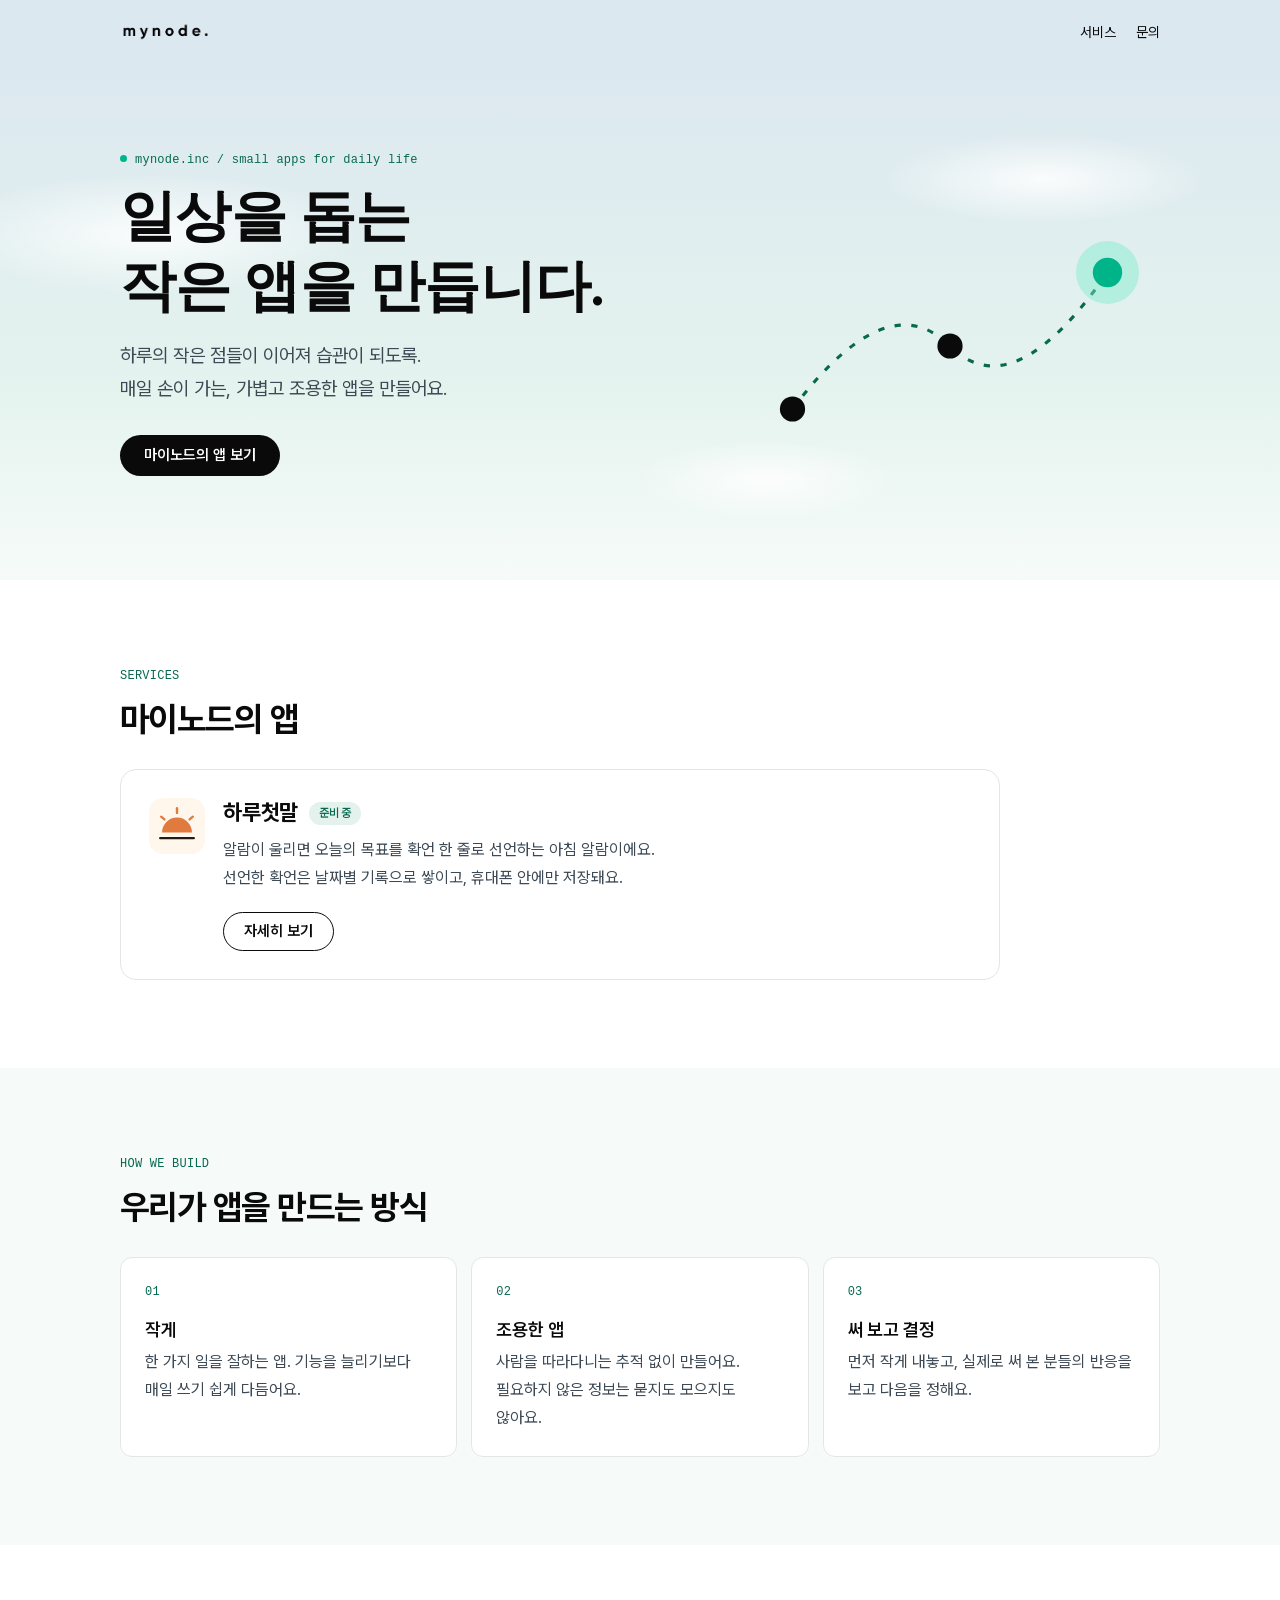
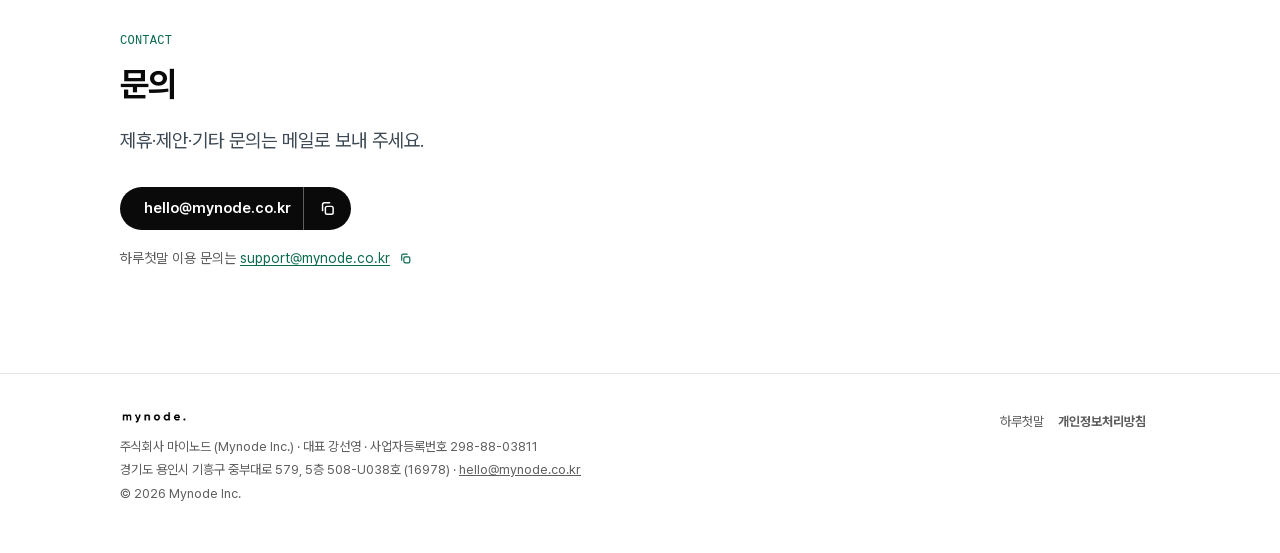
==== commit a7073aaa: "fix: 마이노드 홈 하루첫말 카드 톤을 사이트에 맞춤 - 크림 카드 + 주황 배지가 튀어서 흰 카드 + 가는 선으로 변경 - 하루첫말 색은 앱 아이콘에만 남기고 "준비 중" 배지" ====
--- a/index.html
+++ b/index.html
@@ -20,7 +20,7 @@
 <meta name="twitter:card" content="summary_large_image">
 <link rel="icon" href="/assets/mynode-icon.svg" type="image/svg+xml">
 <link rel="stylesheet" href="/assets/fonts/pretendard/pretendard.css">
-<link rel="stylesheet" href="/mynode.css?v=1">
+<link rel="stylesheet" href="/mynode.css?v=2">
 </head>
 <body>
 
--- a/mynode.css
+++ b/mynode.css
@@ -6,7 +6,7 @@
   --bg:#FFFFFF;--bg-soft:#F6FBF9;--card:#FFFFFF;
   --hero1:#DCE8F0;--hero2:#E4F3EE;--hero3:#F6FBF9;
   --text:#0A0A0A;--sub:#3D4A55;--muted:#5E5E5E;--accent:#09694F;
-  --mint:#00B48A;--mint-soft:#7CEBCB;--line:#E5E5E5;
+  --mint:#00B48A;--mint-soft:#7CEBCB;--line:#E5E5E5;--badge-bg:#E3F2EC;--hover:#EAF3EF;
   --btn:#0A0A0A;--btn-hover:#2B2B2B;--on-btn:#FFFFFF;--btn-split:rgba(255,255,255,.35);
   --cloud:rgba(255,255,255,.85);
   --node:#0A0A0A;--edge:#09694F;
@@ -19,7 +19,7 @@
   --bg:#0E1A1E;--bg-soft:#13252B;--card:#13252B;
   --hero1:#1A3D4A;--hero2:#24504D;--hero3:#2D5A4F;
   --text:#F2F6F5;--sub:#B9D3CC;--muted:#93ABA5;--accent:#7CEBCB;
-  --line:#24363B;
+  --line:#24363B;--badge-bg:#1D3A36;--hover:#1D3A36;
   --btn:#FFFFFF;--btn-hover:#E4EEEB;--on-btn:#0A0A0A;--btn-split:rgba(0,0,0,.2);
   --cloud:rgba(124,235,203,.10);
   --node:#F2F6F5;--edge:#7CEBCB;
@@ -59,7 +59,7 @@
 .btn{display:inline-flex;align-items:center;gap:8px;background:var(--btn);color:var(--on-btn);text-decoration:none;padding:13px 24px;border-radius:999px;font-weight:600;font-size:15px;line-height:1}
 .btn:hover{background:var(--btn-hover)}
 .btn-outline{display:inline-flex;align-items:center;padding:11px 20px;border:1px solid currentColor;border-radius:999px;color:inherit;text-decoration:none;font-weight:600;font-size:15px;line-height:1}
-.btn-outline:hover{background:rgba(0,0,0,.05)}
+.btn-outline:hover{background:var(--hover)}
 
 /* 첫 화면: 새벽 하늘 */
 .hero{position:relative;overflow:hidden;padding:88px 0 104px;background:linear-gradient(180deg,var(--hero1) 0%,var(--hero2) 62%,var(--hero3) 100%);isolation:isolate}
@@ -87,15 +87,13 @@
 .soft{background:var(--bg-soft)}
 
 /* 마이노드의 앱 */
-.service{max-width:880px;margin-top:28px;border:1px solid var(--line);border-radius:24px;padding:12px;background:var(--card)}
-.haru{display:grid;grid-template-columns:56px 1fr;gap:18px;background:#F7F1E8;color:#1C1B1A;border-radius:16px;padding:28px}
+.service{max-width:880px;margin-top:28px}
+/* 하루첫말 카드: 사이트와 같은 흰 카드 + 가는 선. 하루첫말 색은 앱 아이콘에만 남긴다 */
+.haru{display:grid;grid-template-columns:56px 1fr;gap:18px;background:var(--card);border:1px solid var(--line);border-radius:16px;padding:28px}
 .haru img{width:56px;height:56px;border-radius:14px}
-.haru h3{font-size:22px;font-weight:700;line-height:1.35;letter-spacing:-.01em;margin-bottom:8px;color:#1C1B1A}
-.haru p{color:#4A4741;margin:0 0 20px}
-.haru .btn-outline{color:#1C1B1A}
-.haru .btn-outline:hover{background:rgba(28,27,26,.06)}
-.haru :focus-visible{outline-color:#09694F} /* 카드는 두 모드 모두 밝은 크림이라 진한 초록으로 (5.95:1) */
-.badge{display:inline-block;background:#BC5A24;color:#FFFFFF;font-size:12px;font-weight:600;line-height:1.6;padding:2px 10px;border-radius:999px;margin-left:6px;vertical-align:3px}
+.haru h3{font-size:22px;font-weight:700;line-height:1.35;letter-spacing:-.01em;margin-bottom:8px}
+.haru p{color:var(--sub);margin:0 0 20px}
+.badge{display:inline-block;background:var(--badge-bg);color:var(--accent);font-size:12px;font-weight:600;line-height:1.6;padding:2px 10px;border-radius:999px;margin-left:6px;vertical-align:3px}
 @media (max-width:560px){.haru{grid-template-columns:1fr;padding:24px}}
 
 /* 만드는 방식 */
